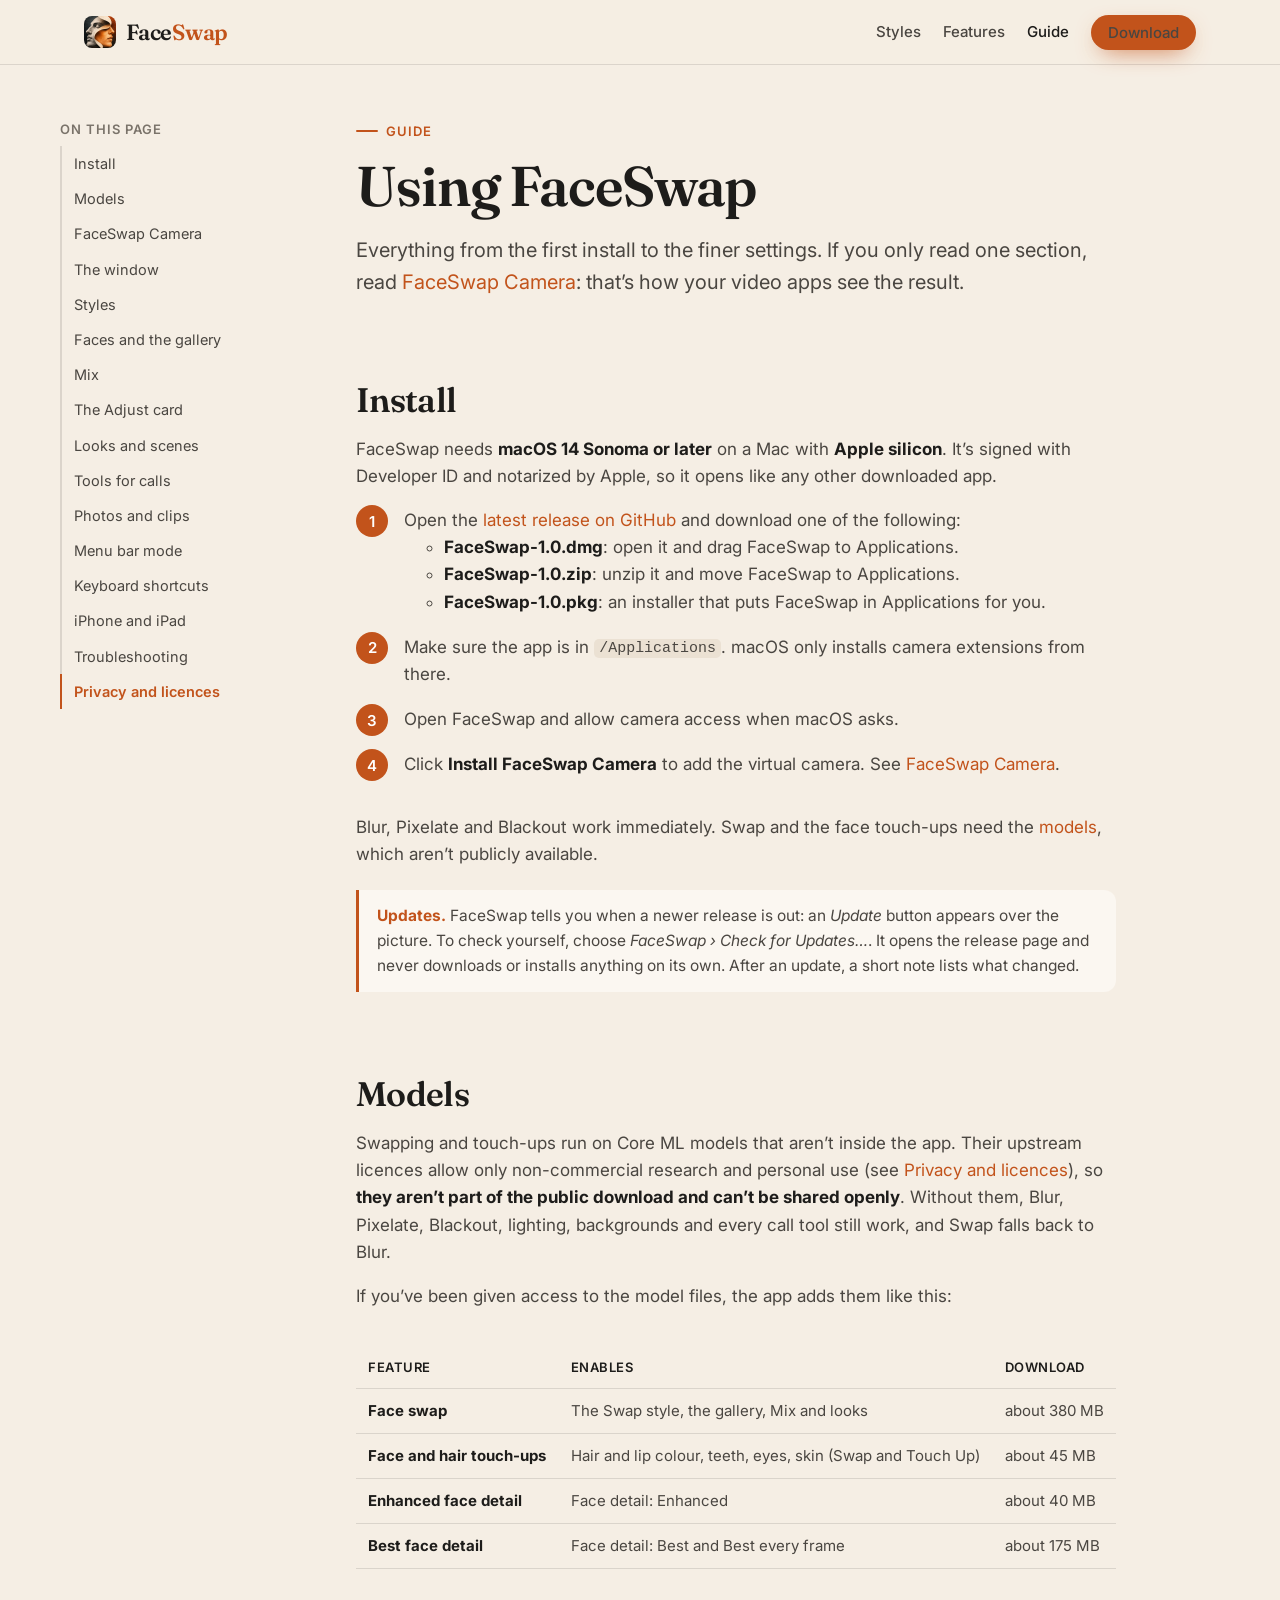
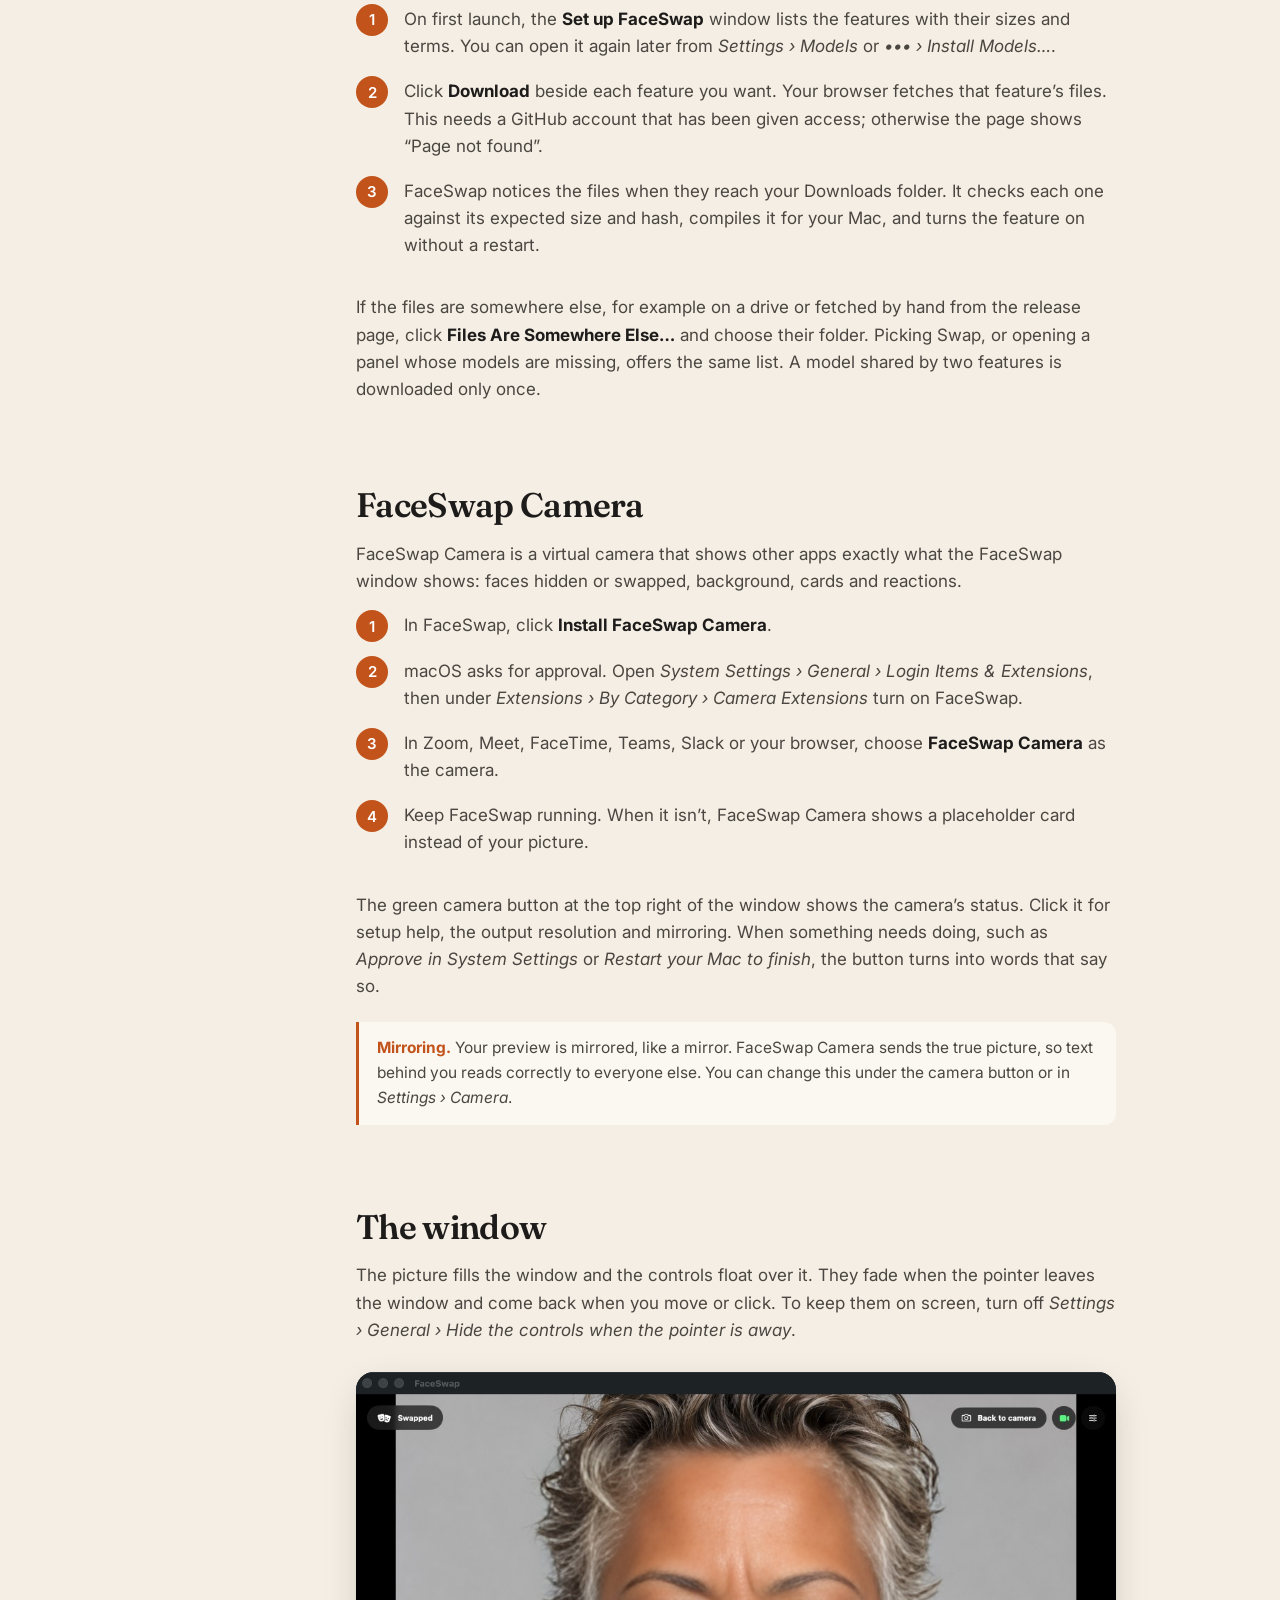
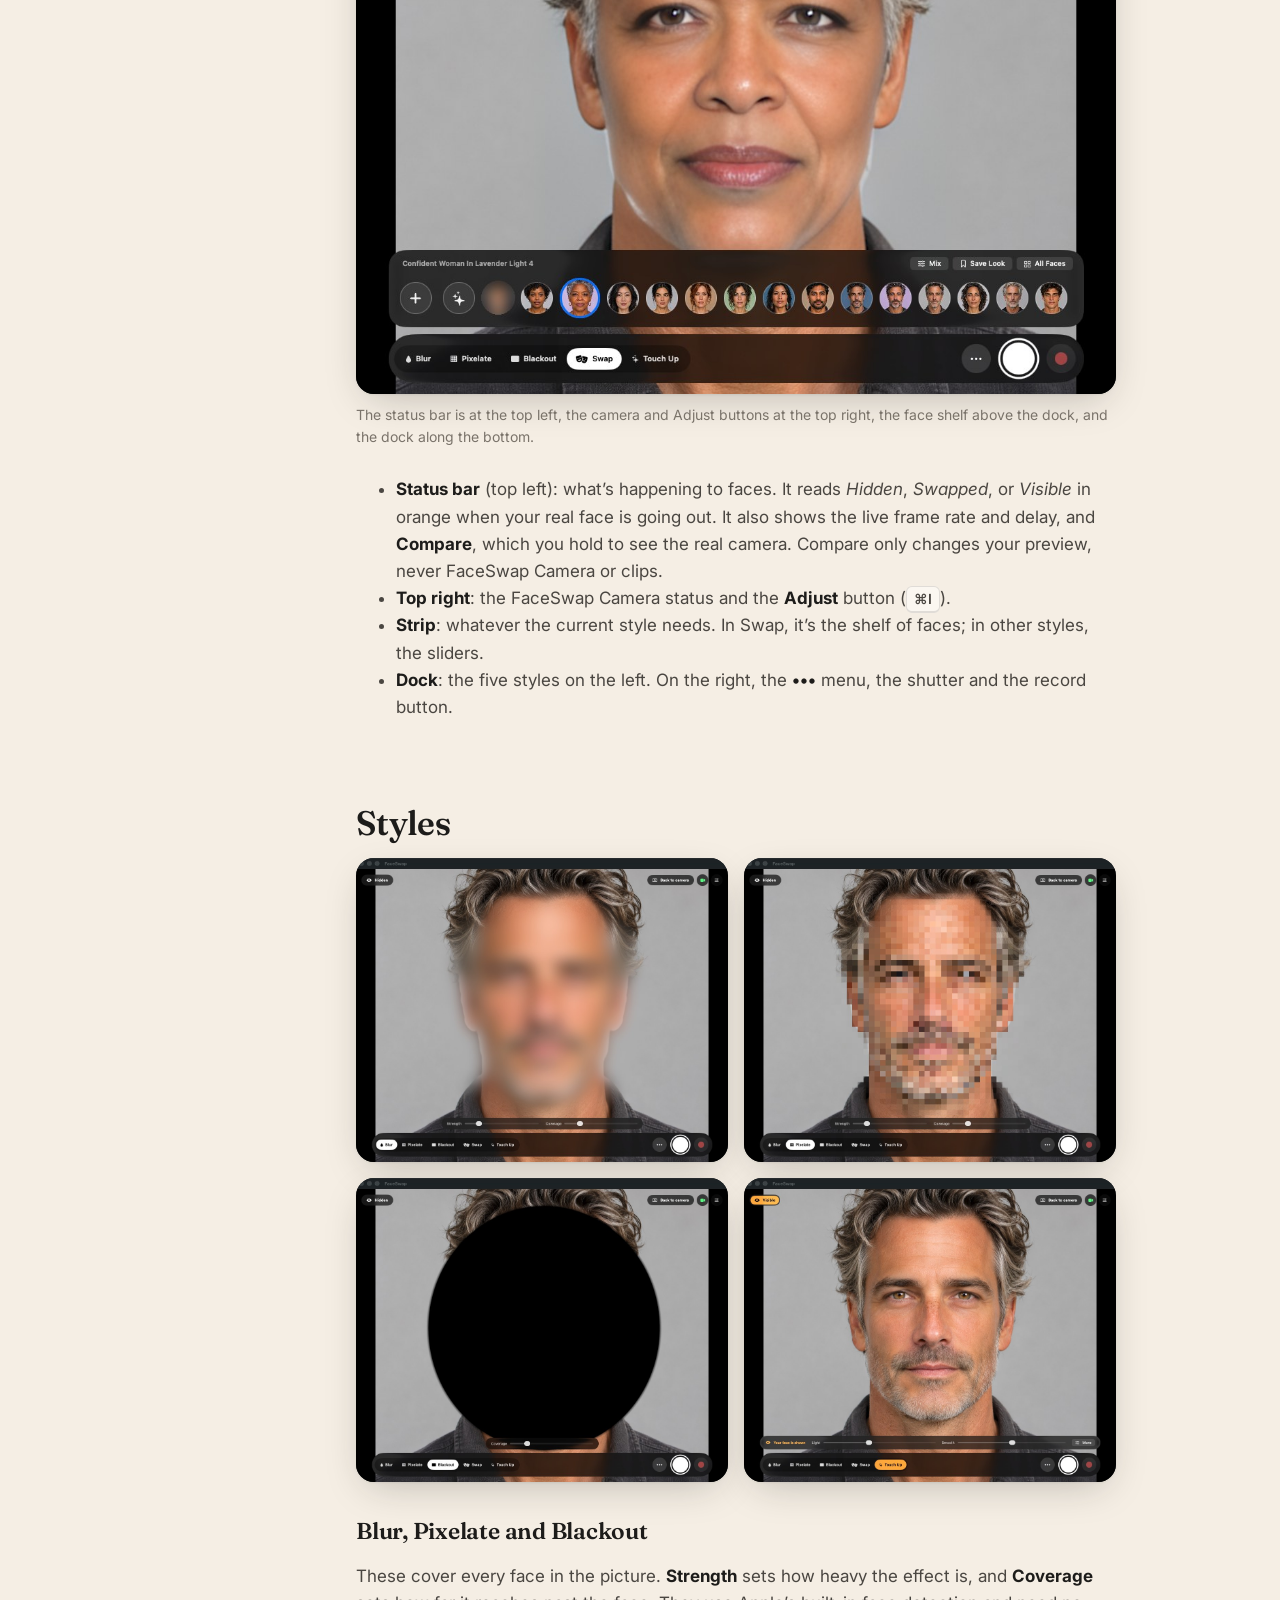
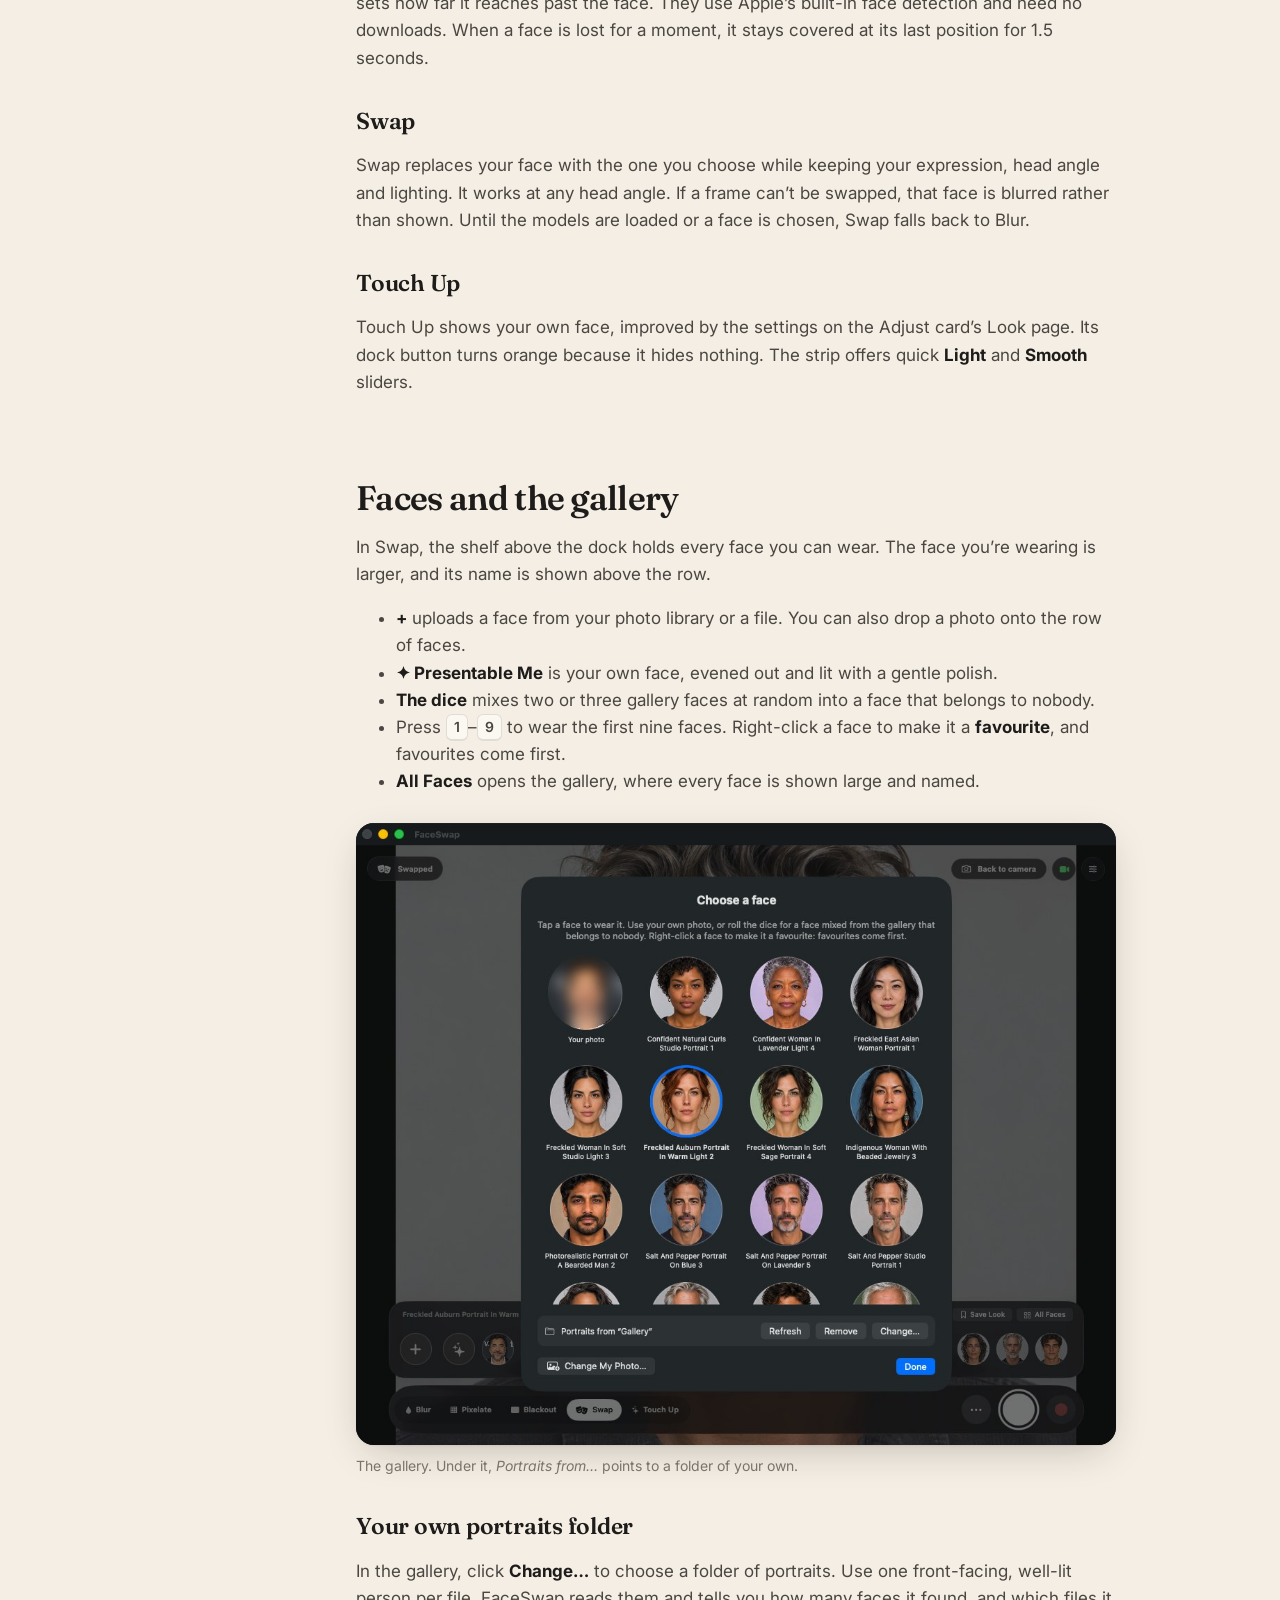
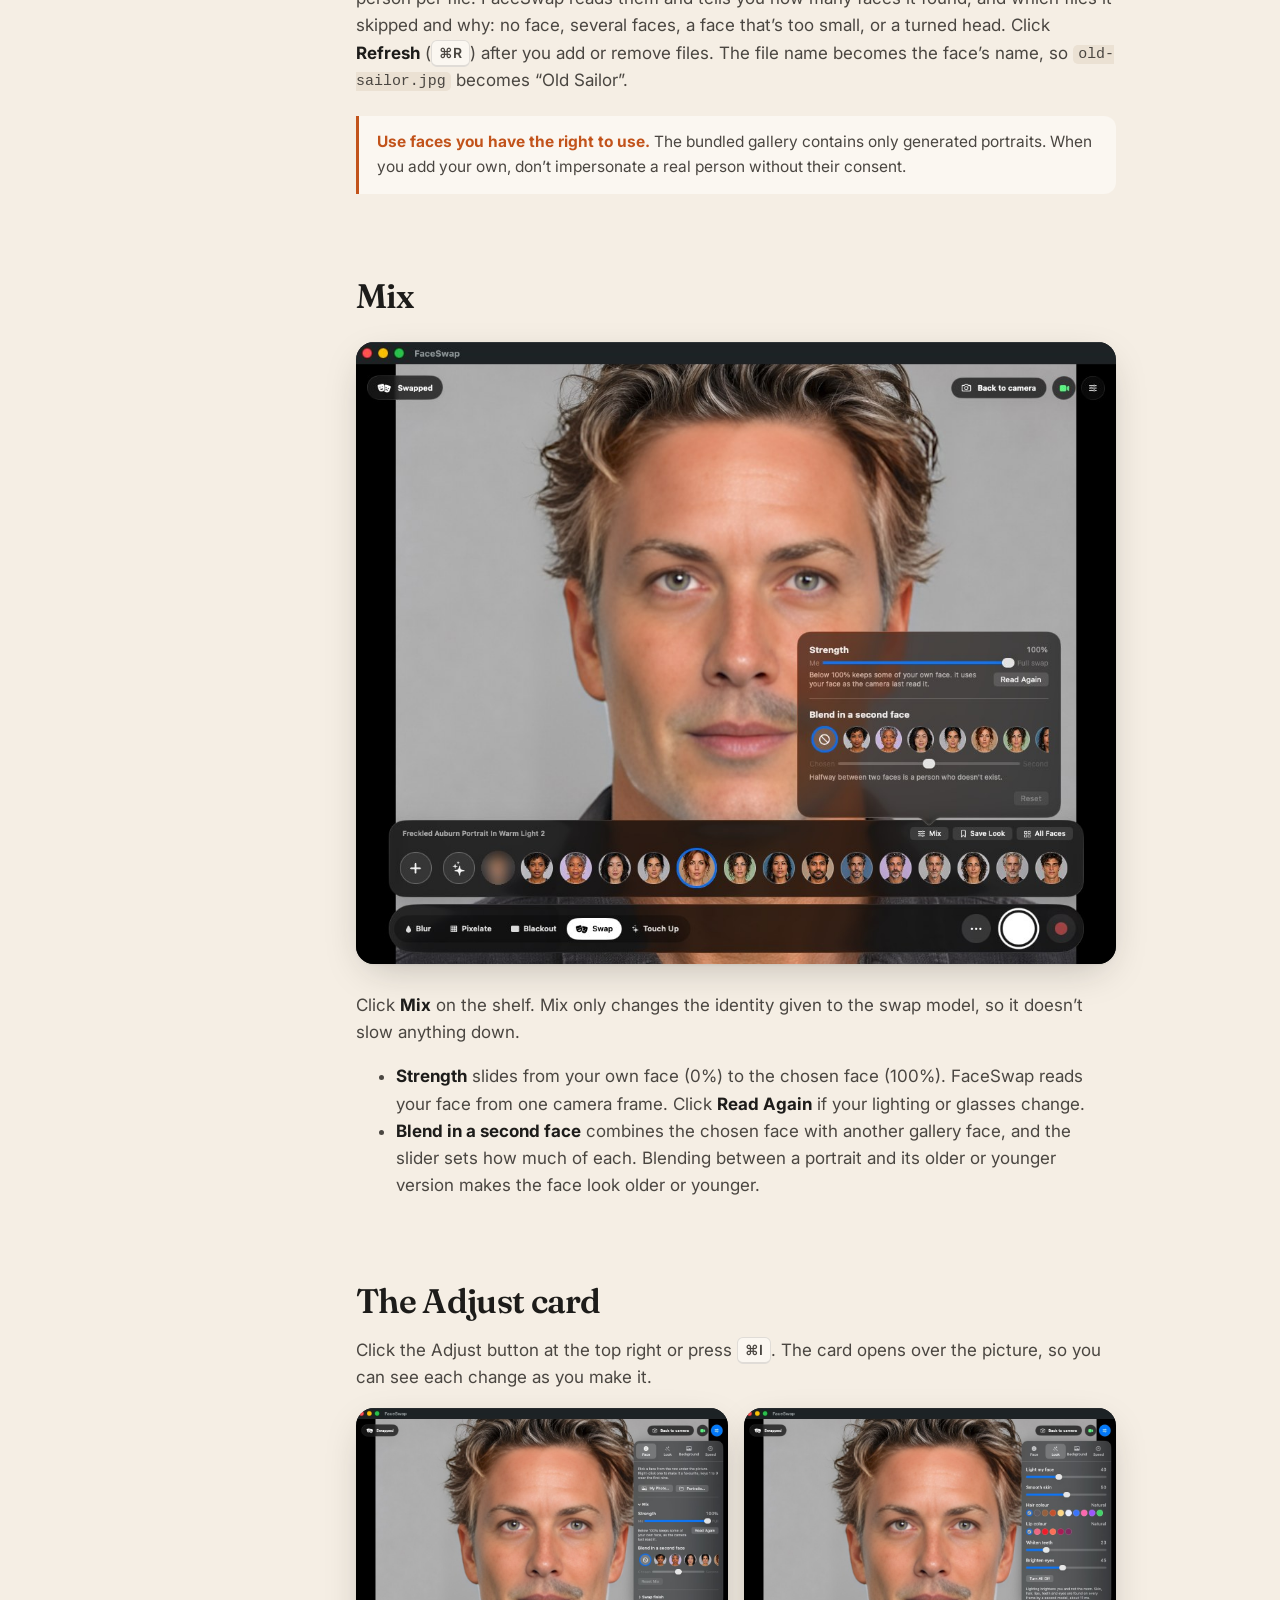
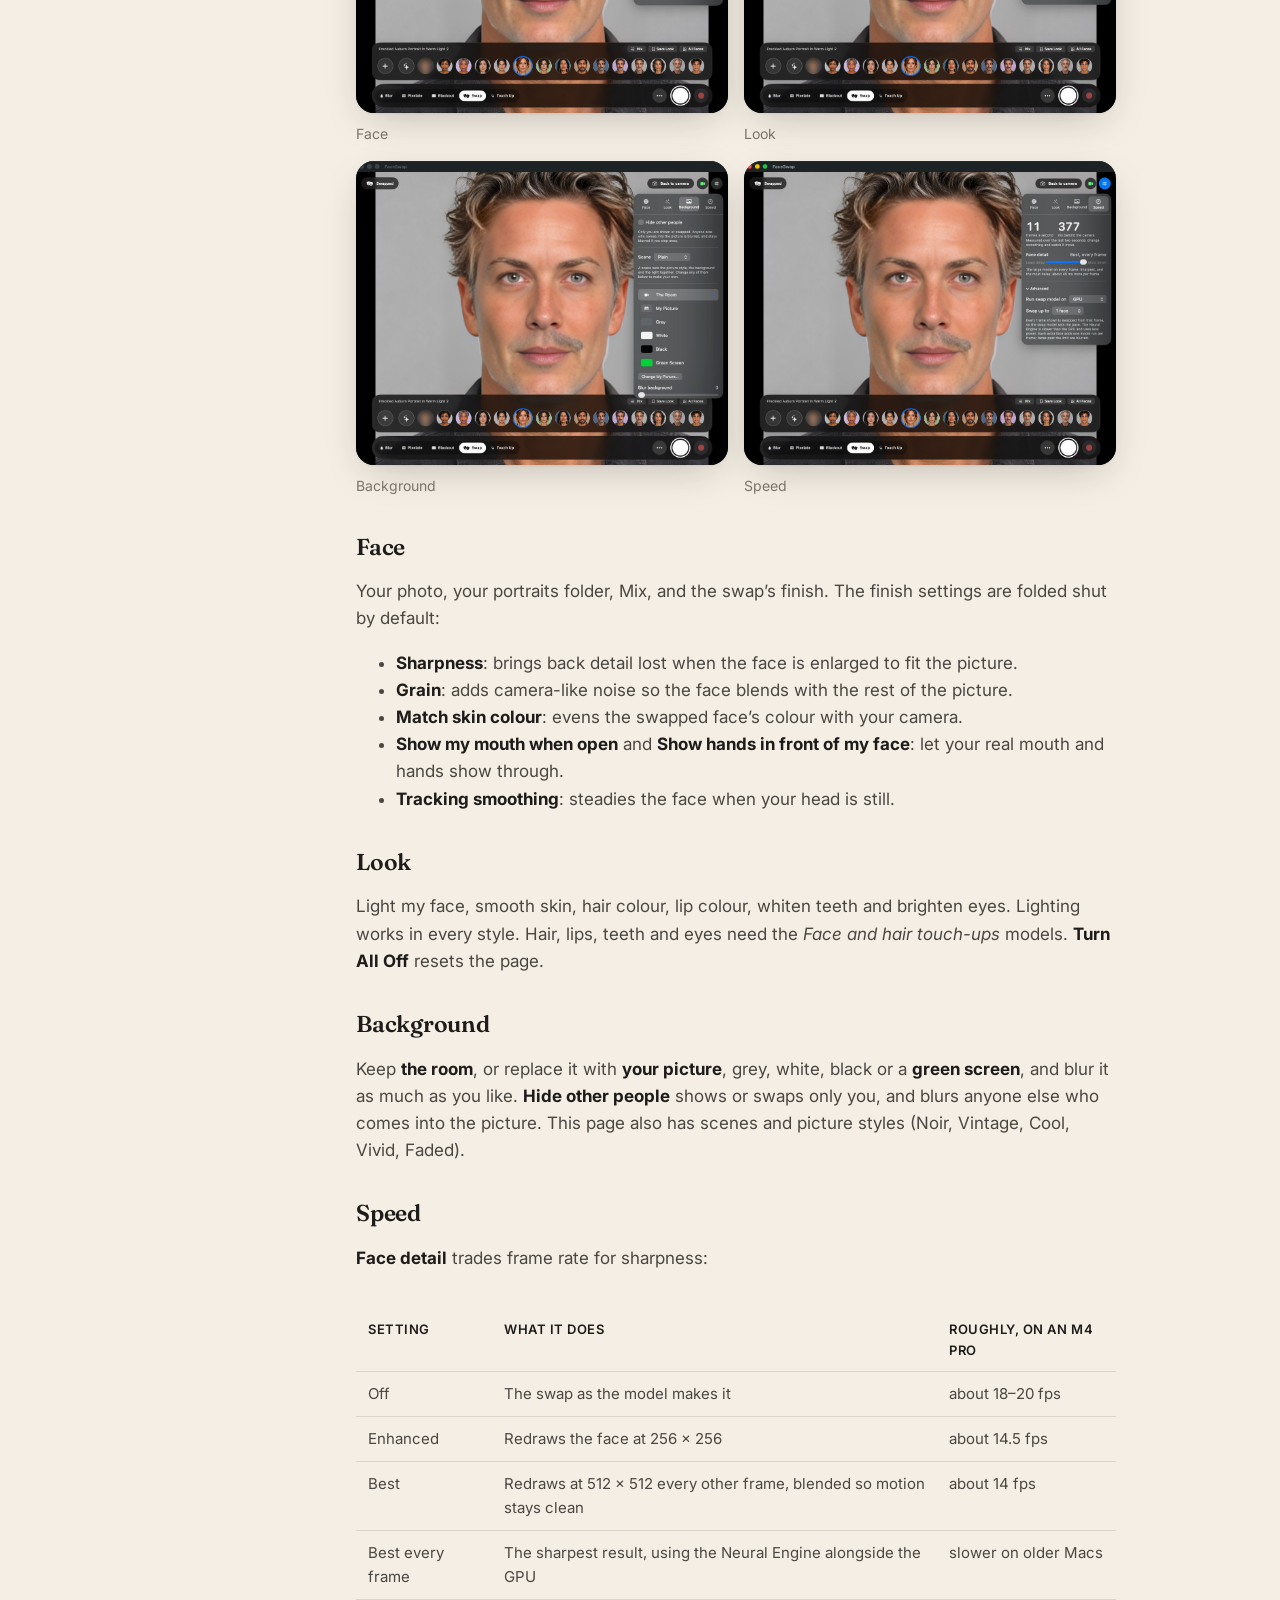
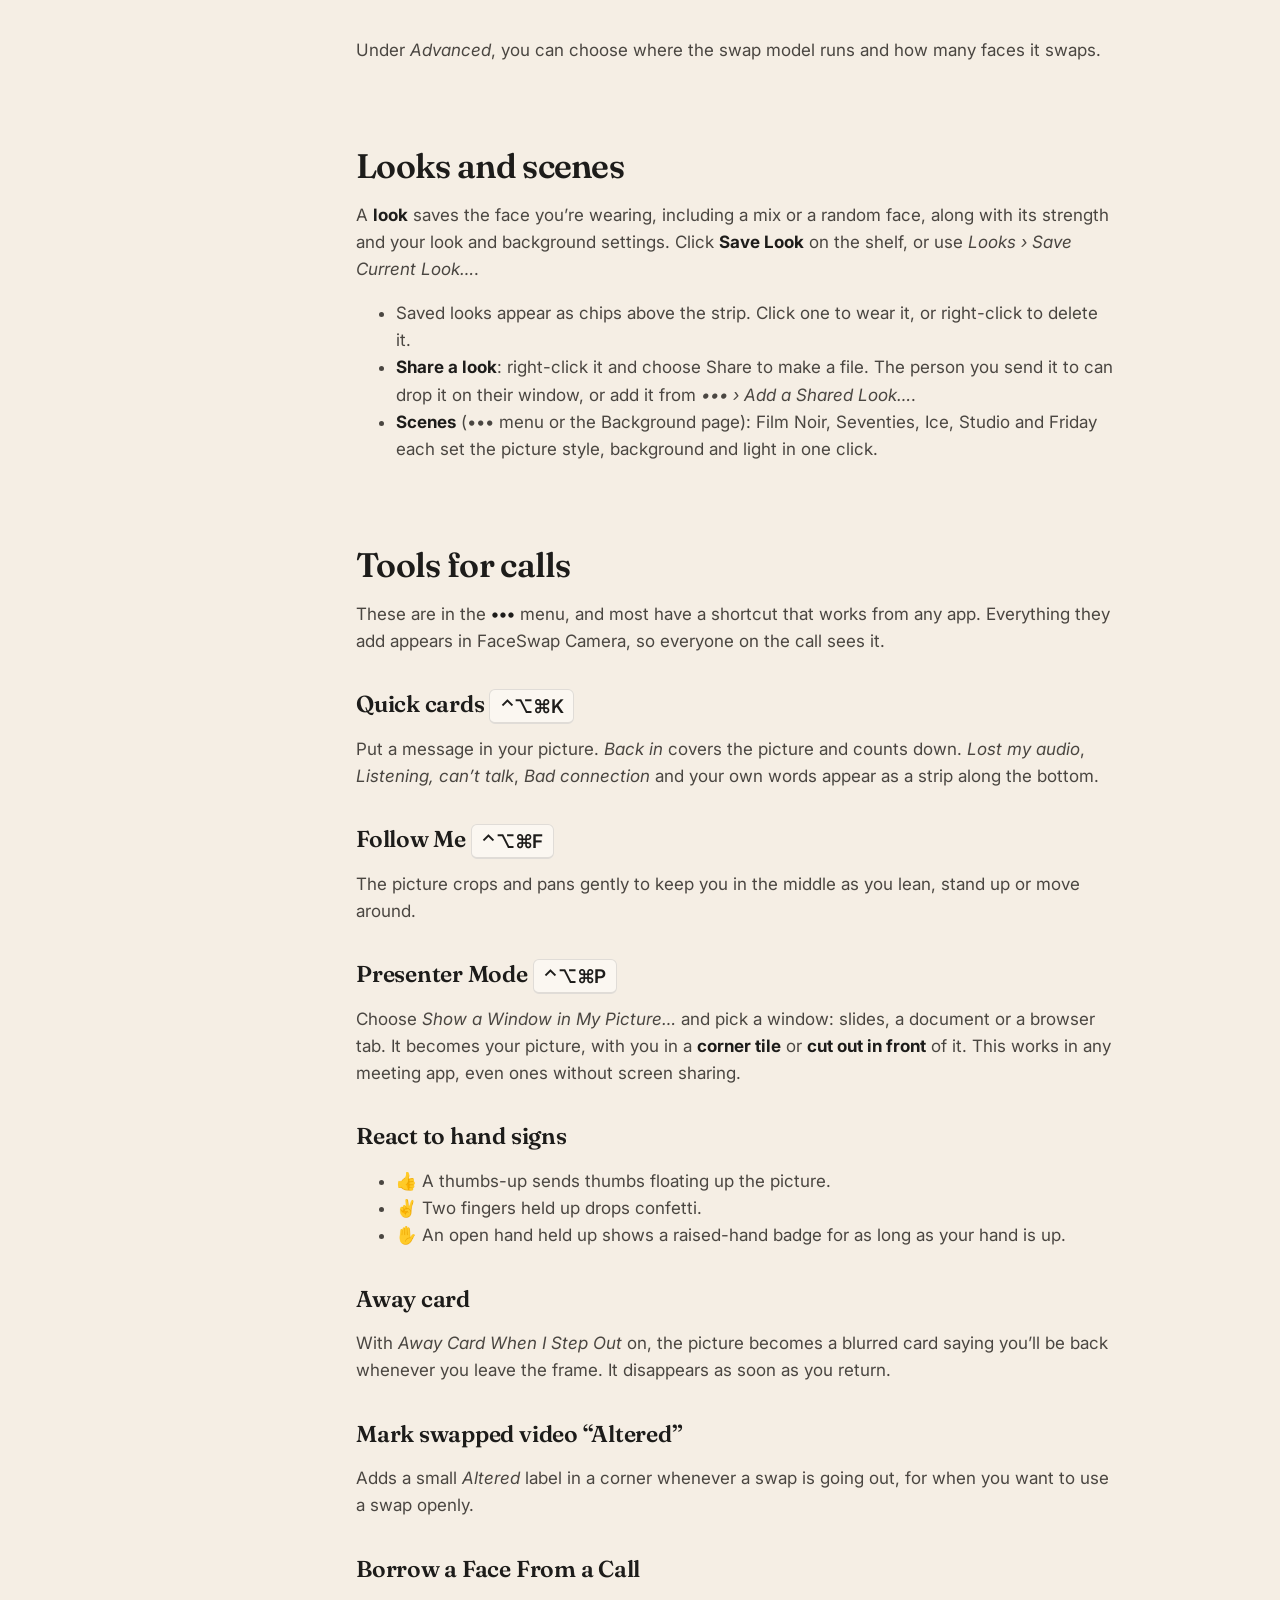
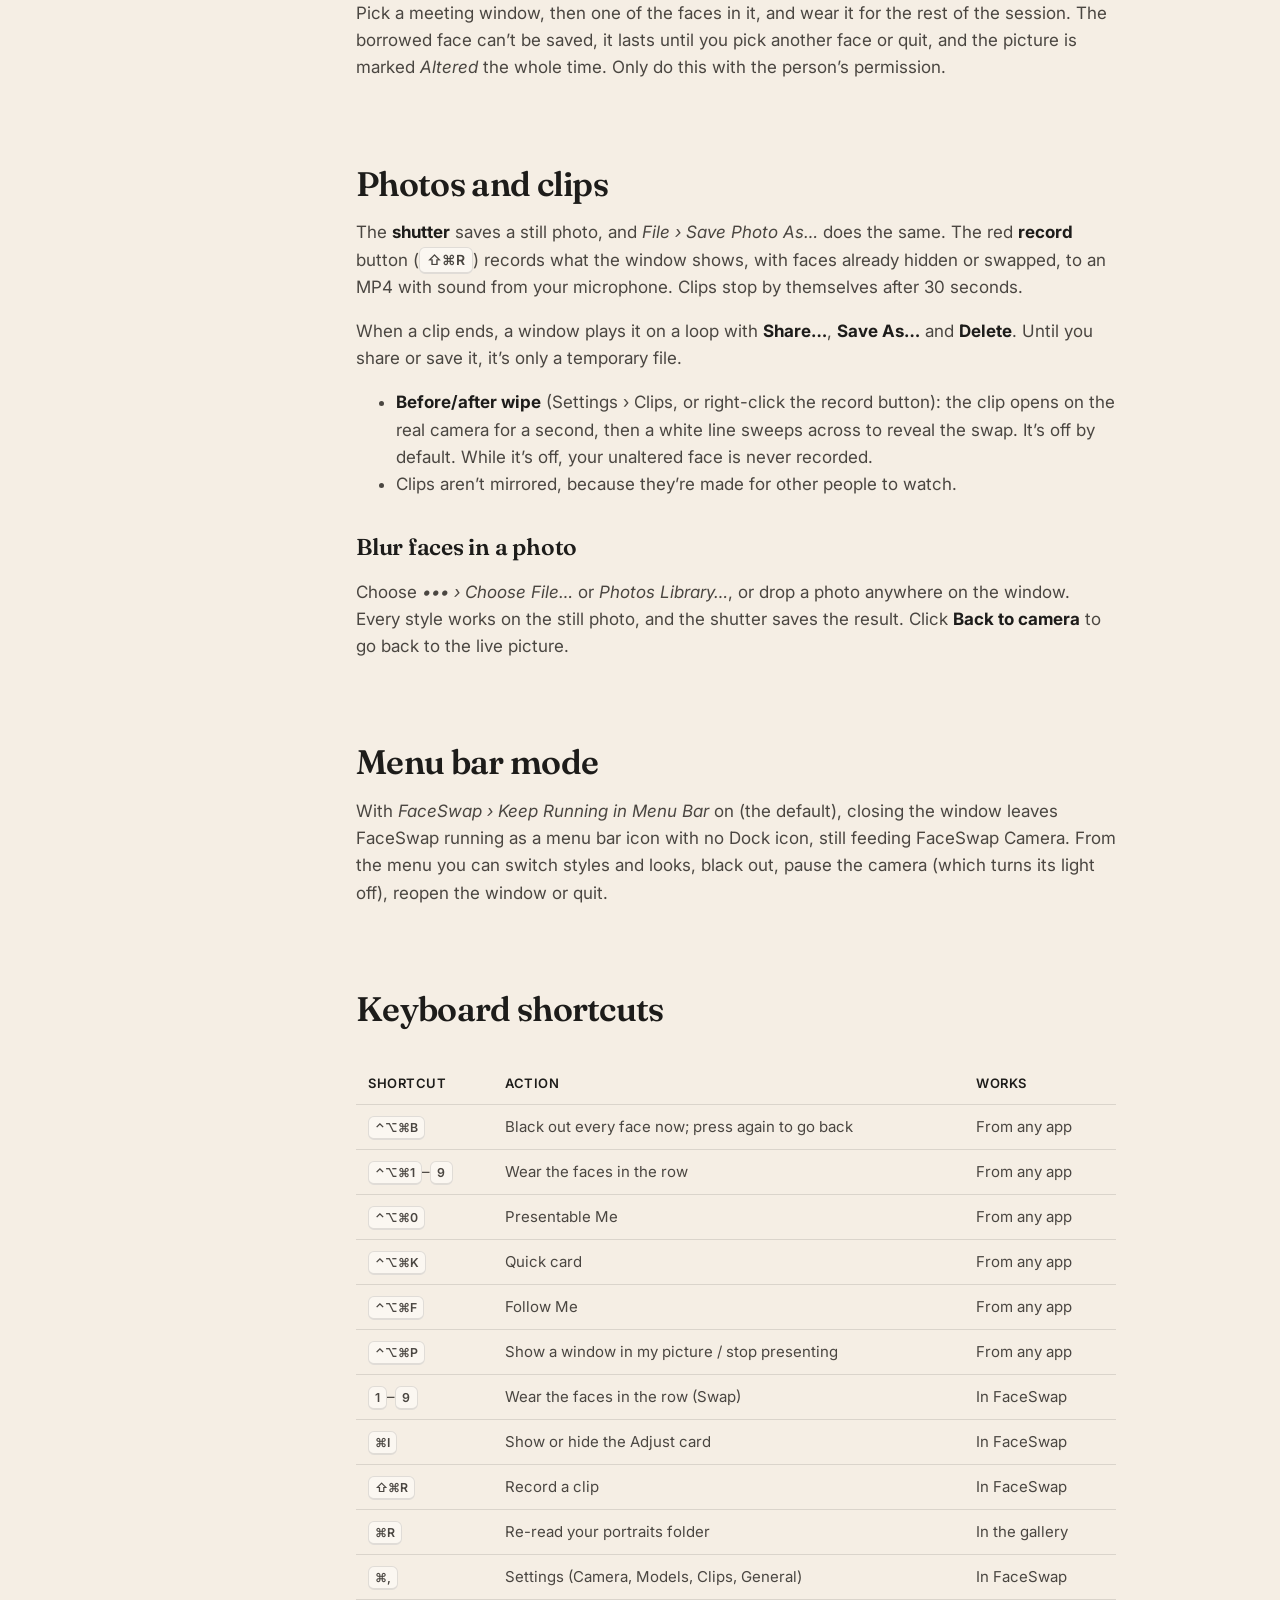
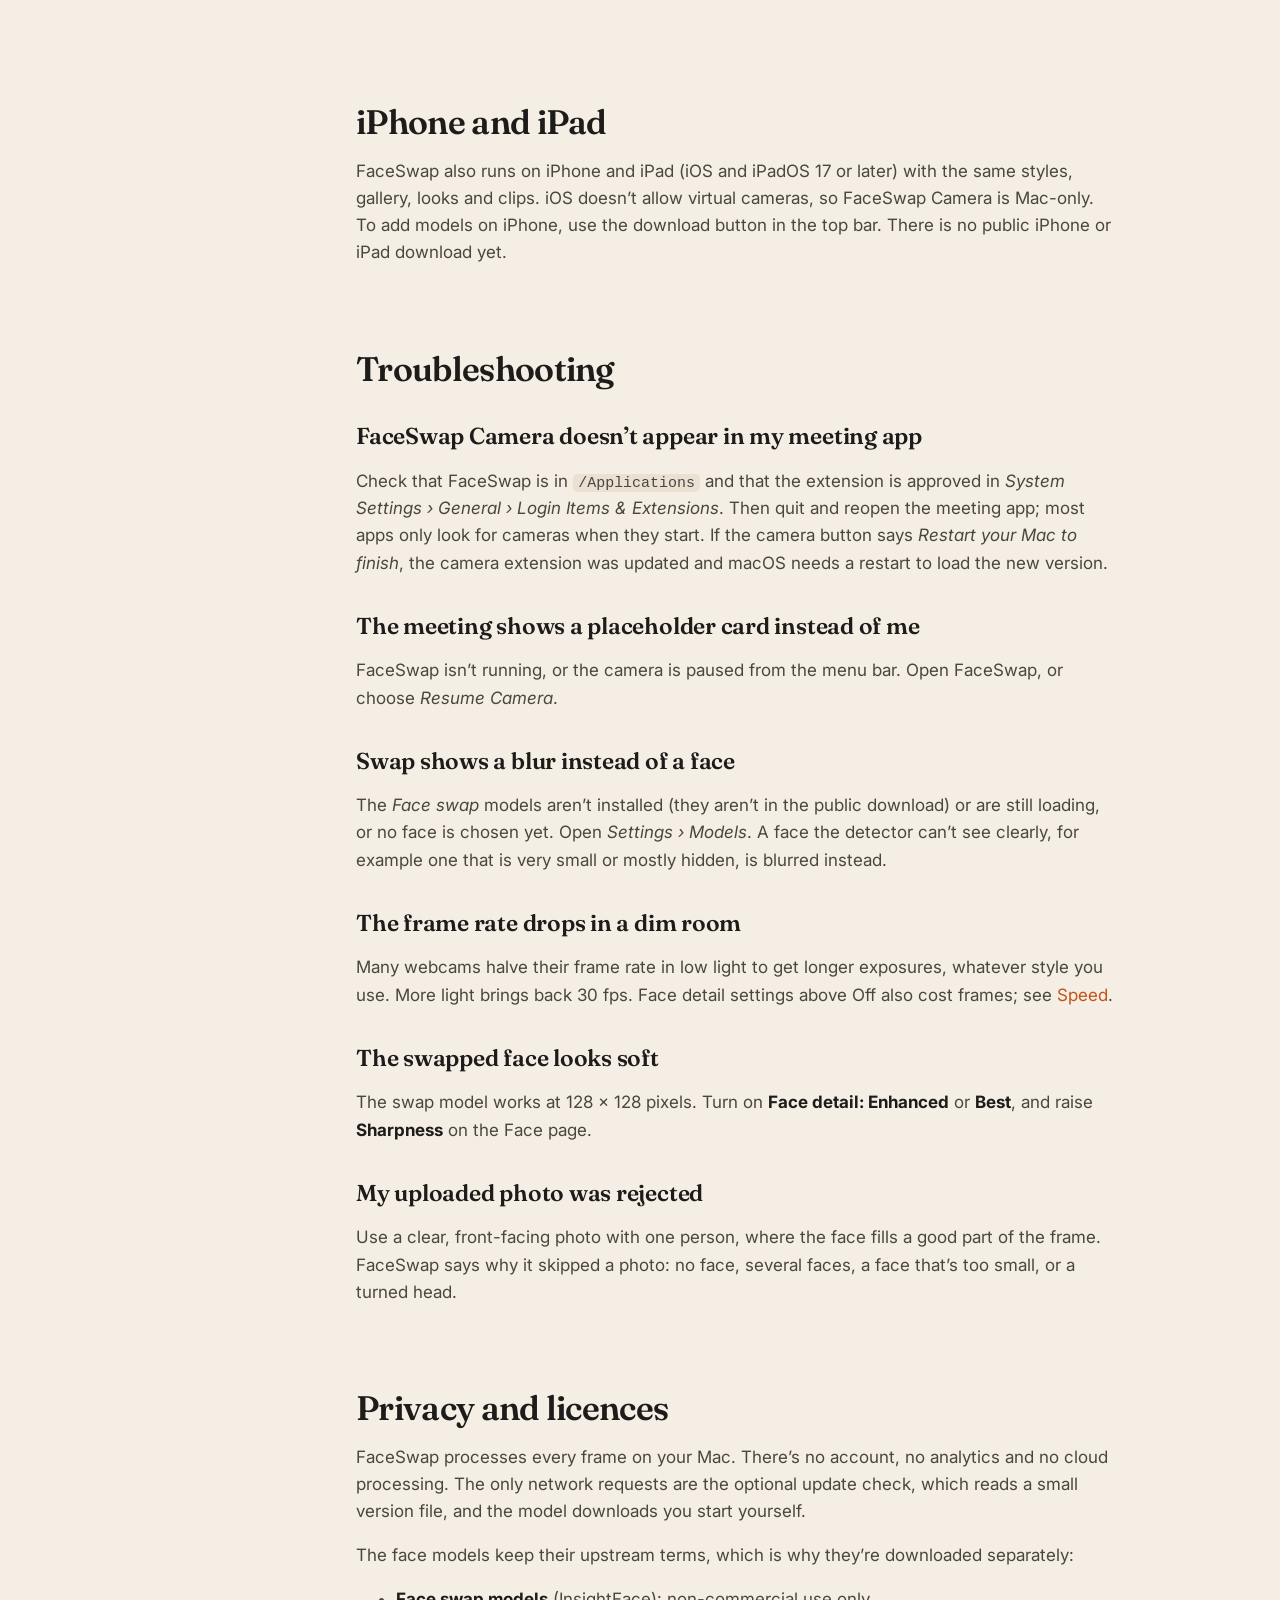
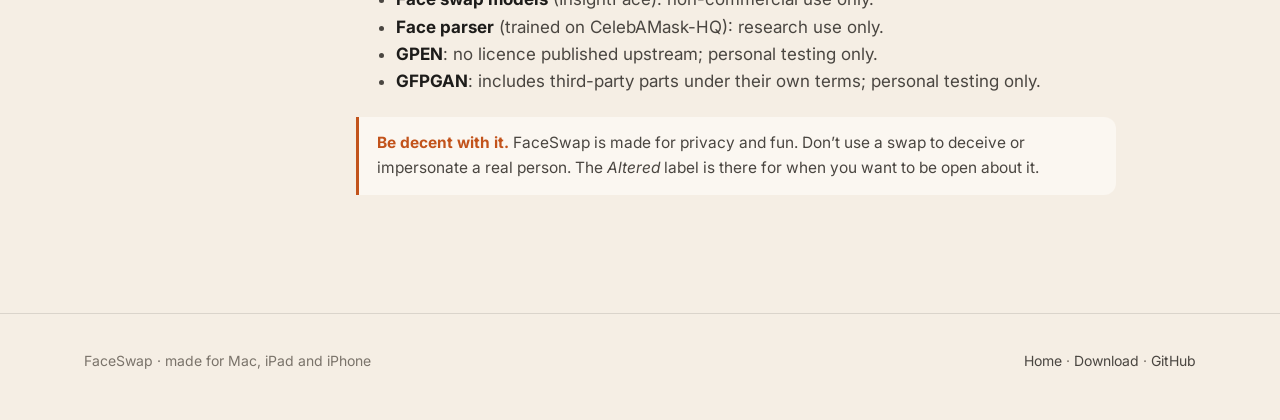
==== docs.html @ 425179ad "FaceSwap website and guide Co-Authored-By: Claude Opus 5.5 <noreply@anthropic.com>" ====
<!doctype html>
<html lang="en">
<head>
<meta charset="utf-8">
<meta name="viewport" content="width=device-width, initial-scale=1">
<title>FaceSwap Guide</title>
<meta name="description" content="How to install FaceSwap, add the face models, set up FaceSwap Camera for Zoom, Meet and FaceTime, and use every style, face and feature.">
<link rel="icon" href="img/favicon.png">
<link rel="preconnect" href="https://fonts.googleapis.com">
<link rel="preconnect" href="https://fonts.gstatic.com" crossorigin>
<link href="https://fonts.googleapis.com/css2?family=Fraunces:ital,opsz,wght@0,9..144,500;0,9..144,600;1,9..144,500&family=Inter:wght@400;500;600&display=swap" rel="stylesheet">
<link rel="stylesheet" href="style.css">
</head>
<body>

<nav class="nav">
  <div class="wrap">
    <a class="brand" href="index.html"><img src="img/icon-256.png" alt=""><span>Face<b>Swap</b></span></a>
    <div class="nav-links">
      <a class="hide-sm" href="index.html#styles">Styles</a>
      <a class="hide-sm" href="index.html#features">Features</a>
      <a href="docs.html" style="color:var(--ink)">Guide</a>
      <a class="btn btn-primary btn-sm" href="https://github.com/mrlynn/FaceSwap-app/releases/latest">Download</a>
    </div>
  </div>
</nav>

<div class="wrap docs">
  <aside class="toc">
    <details open id="toc-details">
      <summary>On this page</summary>
      <ol>
        <li><a href="#install">Install</a></li>
        <li><a href="#models">Models</a></li>
        <li><a href="#camera">FaceSwap Camera</a></li>
        <li><a href="#window">The window</a></li>
        <li><a href="#styles">Styles</a></li>
        <li><a href="#faces">Faces and the gallery</a></li>
        <li><a href="#mix">Mix</a></li>
        <li><a href="#adjust">The Adjust card</a></li>
        <li><a href="#looks">Looks and scenes</a></li>
        <li><a href="#calls">Tools for calls</a></li>
        <li><a href="#clips">Photos and clips</a></li>
        <li><a href="#menubar">Menu bar mode</a></li>
        <li><a href="#shortcuts">Keyboard shortcuts</a></li>
        <li><a href="#mobile">iPhone and iPad</a></li>
        <li><a href="#troubleshooting">Troubleshooting</a></li>
        <li><a href="#privacy">Privacy and licences</a></li>
      </ol>
    </details>
  </aside>

  <main class="doc">
    <div class="eyebrow">Guide</div>
    <h1>Using FaceSwap</h1>
    <p class="intro">Everything from the first install to the finer settings. If you only read one section, read <a href="#camera">FaceSwap Camera</a>: that’s how your video apps see the result.</p>

    <!-- Install -->
    <h2 id="install">Install</h2>
    <p>FaceSwap needs <strong>macOS 14 Sonoma or later</strong> on a Mac with <strong>Apple silicon</strong>. It’s signed with Developer ID and notarized by Apple, so it opens like any other downloaded app.</p>
    <ol class="steps">
      <li>Open the <a href="https://github.com/mrlynn/FaceSwap-app/releases/latest">latest release on GitHub</a> and download one of the following:
        <ul>
          <li><strong>FaceSwap-1.0.dmg</strong>: open it and drag FaceSwap to Applications.</li>
          <li><strong>FaceSwap-1.0.zip</strong>: unzip it and move FaceSwap to Applications.</li>
          <li><strong>FaceSwap-1.0.pkg</strong>: an installer that puts FaceSwap in Applications for you.</li>
        </ul>
      </li>
      <li>Make sure the app is in <code>/Applications</code>. macOS only installs camera extensions from there.</li>
      <li>Open FaceSwap and allow camera access when macOS asks.</li>
      <li>Click <strong>Install FaceSwap Camera</strong> to add the virtual camera. See <a href="#camera">FaceSwap Camera</a>.</li>
    </ol>
    <p>Blur, Pixelate and Blackout work immediately. Swap and the face touch-ups need the <a href="#models">models</a>, which aren’t publicly available.</p>
    <div class="note"><p><strong>Updates.</strong> FaceSwap tells you when a newer release is out: an <em>Update</em> button appears over the picture. To check yourself, choose <em>FaceSwap › Check for Updates…</em>. It opens the release page and never downloads or installs anything on its own. After an update, a short note lists what changed.</p></div>

    <!-- Models -->
    <h2 id="models">Models</h2>
    <p>Swapping and touch-ups run on Core ML models that aren’t inside the app. Their upstream licences allow only non-commercial research and personal use (see <a href="#privacy">Privacy and licences</a>), so <strong>they aren’t part of the public download and can’t be shared openly</strong>. Without them, Blur, Pixelate, Blackout, lighting, backgrounds and every call tool still work, and Swap falls back to Blur.</p>
    <p>If you’ve been given access to the model files, the app adds them like this:</p>
    <div class="table-wrap"><table>
      <thead><tr><th>Feature</th><th>Enables</th><th>Download</th></tr></thead>
      <tbody>
        <tr><td><strong>Face swap</strong></td><td>The Swap style, the gallery, Mix and looks</td><td>about 380 MB</td></tr>
        <tr><td><strong>Face and hair touch-ups</strong></td><td>Hair and lip colour, teeth, eyes, skin (Swap and Touch Up)</td><td>about 45 MB</td></tr>
        <tr><td><strong>Enhanced face detail</strong></td><td>Face detail: Enhanced</td><td>about 40 MB</td></tr>
        <tr><td><strong>Best face detail</strong></td><td>Face detail: Best and Best every frame</td><td>about 175 MB</td></tr>
      </tbody>
    </table></div>
    <ol class="steps">
      <li>On first launch, the <strong>Set up FaceSwap</strong> window lists the features with their sizes and terms. You can open it again later from <em>Settings › Models</em> or <em>••• › Install Models…</em>.</li>
      <li>Click <strong>Download</strong> beside each feature you want. Your browser fetches that feature’s files. This needs a GitHub account that has been given access; otherwise the page shows “Page not found”.</li>
      <li>FaceSwap notices the files when they reach your Downloads folder. It checks each one against its expected size and hash, compiles it for your Mac, and turns the feature on without a restart.</li>
    </ol>
    <p>If the files are somewhere else, for example on a drive or fetched by hand from the release page, click <strong>Files Are Somewhere Else…</strong> and choose their folder. Picking Swap, or opening a panel whose models are missing, offers the same list. A model shared by two features is downloaded only once.</p>

    <!-- Camera -->
    <h2 id="camera">FaceSwap Camera</h2>
    <p>FaceSwap Camera is a virtual camera that shows other apps exactly what the FaceSwap window shows: faces hidden or swapped, background, cards and reactions.</p>
    <ol class="steps">
      <li>In FaceSwap, click <strong>Install FaceSwap Camera</strong>.</li>
      <li>macOS asks for approval. Open <em>System Settings › General › Login Items &amp; Extensions</em>, then under <em>Extensions › By Category › Camera Extensions</em> turn on FaceSwap.</li>
      <li>In Zoom, Meet, FaceTime, Teams, Slack or your browser, choose <strong>FaceSwap Camera</strong> as the camera.</li>
      <li>Keep FaceSwap running. When it isn’t, FaceSwap Camera shows a placeholder card instead of your picture.</li>
    </ol>
    <p>The green camera button at the top right of the window shows the camera’s status. Click it for setup help, the output resolution and mirroring. When something needs doing, such as <em>Approve in System Settings</em> or <em>Restart your Mac to finish</em>, the button turns into words that say so.</p>
    <div class="note"><p><strong>Mirroring.</strong> Your preview is mirrored, like a mirror. FaceSwap Camera sends the true picture, so text behind you reads correctly to everyone else. You can change this under the camera button or in <em>Settings › Camera</em>.</p></div>

    <!-- Window -->
    <h2 id="window">The window</h2>
    <p>The picture fills the window and the controls float over it. They fade when the pointer leaves the window and come back when you move or click. To keep them on screen, turn off <em>Settings › General › Hide the controls when the pointer is away</em>.</p>
    <figure>
      <div class="shot"><img src="img/swap-lavender.jpg" alt="The FaceSwap window in Swap mode, with the status bar, the face shelf and the dock" loading="lazy" width="1093" height="894"></div>
      <figcaption>The status bar is at the top left, the camera and Adjust buttons at the top right, the face shelf above the dock, and the dock along the bottom.</figcaption>
    </figure>
    <ul>
      <li><strong>Status bar</strong> (top left): what’s happening to faces. It reads <em>Hidden</em>, <em>Swapped</em>, or <em>Visible</em> in orange when your real face is going out. It also shows the live frame rate and delay, and <strong>Compare</strong>, which you hold to see the real camera. Compare only changes your preview, never FaceSwap Camera or clips.</li>
      <li><strong>Top right</strong>: the FaceSwap Camera status and the <strong>Adjust</strong> button (<kbd>⌘I</kbd>).</li>
      <li><strong>Strip</strong>: whatever the current style needs. In Swap, it’s the shelf of faces; in other styles, the sliders.</li>
      <li><strong>Dock</strong>: the five styles on the left. On the right, the <strong>•••</strong> menu, the shutter and the record button.</li>
    </ul>

    <!-- Styles -->
    <h2 id="styles">Styles</h2>
    <div class="two-shots">
      <div class="shot"><img src="img/style-blur.jpg" alt="Blur style" loading="lazy" width="1093" height="894"></div>
      <div class="shot"><img src="img/style-pixelate.jpg" alt="Pixelate style" loading="lazy" width="1093" height="894"></div>
      <div class="shot"><img src="img/style-blackout.jpg" alt="Blackout style" loading="lazy" width="1093" height="894"></div>
      <div class="shot"><img src="img/style-touchup.jpg" alt="Touch Up style" loading="lazy" width="1093" height="894"></div>
    </div>
    <h3>Blur, Pixelate and Blackout</h3>
    <p>These cover every face in the picture. <strong>Strength</strong> sets how heavy the effect is, and <strong>Coverage</strong> sets how far it reaches past the face. They use Apple’s built-in face detection and need no downloads. When a face is lost for a moment, it stays covered at its last position for 1.5 seconds.</p>
    <h3>Swap</h3>
    <p>Swap replaces your face with the one you choose while keeping your expression, head angle and lighting. It works at any head angle. If a frame can’t be swapped, that face is blurred rather than shown. Until the models are loaded or a face is chosen, Swap falls back to Blur.</p>
    <h3>Touch Up</h3>
    <p>Touch Up shows your own face, improved by the settings on the Adjust card’s Look page. Its dock button turns orange because it hides nothing. The strip offers quick <strong>Light</strong> and <strong>Smooth</strong> sliders.</p>

    <!-- Faces -->
    <h2 id="faces">Faces and the gallery</h2>
    <p>In Swap, the shelf above the dock holds every face you can wear. The face you’re wearing is larger, and its name is shown above the row.</p>
    <ul>
      <li><strong>+</strong> uploads a face from your photo library or a file. You can also drop a photo onto the row of faces.</li>
      <li><strong>✦ Presentable Me</strong> is your own face, evened out and lit with a gentle polish.</li>
      <li><strong>The dice</strong> mixes two or three gallery faces at random into a face that belongs to nobody.</li>
      <li>Press <kbd>1</kbd>–<kbd>9</kbd> to wear the first nine faces. Right-click a face to make it a <strong>favourite</strong>, and favourites come first.</li>
      <li><strong>All Faces</strong> opens the gallery, where every face is shown large and named.</li>
    </ul>
    <figure>
      <div class="shot"><img src="img/gallery.jpg" alt="The Choose a face gallery with a grid of named portraits" loading="lazy" width="1093" height="894"></div>
      <figcaption>The gallery. Under it, <em>Portraits from…</em> points to a folder of your own.</figcaption>
    </figure>
    <h3>Your own portraits folder</h3>
    <p>In the gallery, click <strong>Change…</strong> to choose a folder of portraits. Use one front-facing, well-lit person per file. FaceSwap reads them and tells you how many faces it found, and which files it skipped and why: no face, several faces, a face that’s too small, or a turned head. Click <strong>Refresh</strong> (<kbd>⌘R</kbd>) after you add or remove files. The file name becomes the face’s name, so <code>old-sailor.jpg</code> becomes “Old Sailor”.</p>
    <div class="note"><p><strong>Use faces you have the right to use.</strong> The bundled gallery contains only generated portraits. When you add your own, don’t impersonate a real person without their consent.</p></div>

    <!-- Mix -->
    <h2 id="mix">Mix</h2>
    <figure>
      <div class="shot"><img src="img/mix.jpg" alt="The Mix panel with a Strength slider and a row of faces to blend in" loading="lazy" width="1093" height="894"></div>
    </figure>
    <p>Click <strong>Mix</strong> on the shelf. Mix only changes the identity given to the swap model, so it doesn’t slow anything down.</p>
    <ul>
      <li><strong>Strength</strong> slides from your own face (0%) to the chosen face (100%). FaceSwap reads your face from one camera frame. Click <strong>Read Again</strong> if your lighting or glasses change.</li>
      <li><strong>Blend in a second face</strong> combines the chosen face with another gallery face, and the slider sets how much of each. Blending between a portrait and its older or younger version makes the face look older or younger.</li>
    </ul>

    <!-- Adjust -->
    <h2 id="adjust">The Adjust card</h2>
    <p>Click the Adjust button at the top right or press <kbd>⌘I</kbd>. The card opens over the picture, so you can see each change as you make it.</p>
    <div class="two-shots">
      <figure style="margin:0"><div class="shot"><img src="img/adjust-face.jpg" alt="Adjust card, Face page" loading="lazy" width="1093" height="894"></div><figcaption>Face</figcaption></figure>
      <figure style="margin:0"><div class="shot"><img src="img/adjust-look.jpg" alt="Adjust card, Look page" loading="lazy" width="1093" height="894"></div><figcaption>Look</figcaption></figure>
      <figure style="margin:0"><div class="shot"><img src="img/adjust-background.jpg" alt="Adjust card, Background page" loading="lazy" width="1093" height="894"></div><figcaption>Background</figcaption></figure>
      <figure style="margin:0"><div class="shot"><img src="img/adjust-speed.jpg" alt="Adjust card, Speed page" loading="lazy" width="1093" height="894"></div><figcaption>Speed</figcaption></figure>
    </div>
    <h3>Face</h3>
    <p>Your photo, your portraits folder, Mix, and the swap’s finish. The finish settings are folded shut by default:</p>
    <ul>
      <li><strong>Sharpness</strong>: brings back detail lost when the face is enlarged to fit the picture.</li>
      <li><strong>Grain</strong>: adds camera-like noise so the face blends with the rest of the picture.</li>
      <li><strong>Match skin colour</strong>: evens the swapped face’s colour with your camera.</li>
      <li><strong>Show my mouth when open</strong> and <strong>Show hands in front of my face</strong>: let your real mouth and hands show through.</li>
      <li><strong>Tracking smoothing</strong>: steadies the face when your head is still.</li>
    </ul>
    <h3>Look</h3>
    <p>Light my face, smooth skin, hair colour, lip colour, whiten teeth and brighten eyes. Lighting works in every style. Hair, lips, teeth and eyes need the <em>Face and hair touch-ups</em> models. <strong>Turn All Off</strong> resets the page.</p>
    <h3>Background</h3>
    <p>Keep <strong>the room</strong>, or replace it with <strong>your picture</strong>, grey, white, black or a <strong>green screen</strong>, and blur it as much as you like. <strong>Hide other people</strong> shows or swaps only you, and blurs anyone else who comes into the picture. This page also has scenes and picture styles (Noir, Vintage, Cool, Vivid, Faded).</p>
    <h3>Speed</h3>
    <p><strong>Face detail</strong> trades frame rate for sharpness:</p>
    <div class="table-wrap"><table>
      <thead><tr><th>Setting</th><th>What it does</th><th>Roughly, on an M4 Pro</th></tr></thead>
      <tbody>
        <tr><td>Off</td><td>The swap as the model makes it</td><td>about 18–20 fps</td></tr>
        <tr><td>Enhanced</td><td>Redraws the face at 256 × 256</td><td>about 14.5 fps</td></tr>
        <tr><td>Best</td><td>Redraws at 512 × 512 every other frame, blended so motion stays clean</td><td>about 14 fps</td></tr>
        <tr><td>Best every frame</td><td>The sharpest result, using the Neural Engine alongside the GPU</td><td>slower on older Macs</td></tr>
      </tbody>
    </table></div>
    <p>Under <em>Advanced</em>, you can choose where the swap model runs and how many faces it swaps.</p>

    <!-- Looks -->
    <h2 id="looks">Looks and scenes</h2>
    <p>A <strong>look</strong> saves the face you’re wearing, including a mix or a random face, along with its strength and your look and background settings. Click <strong>Save Look</strong> on the shelf, or use <em>Looks › Save Current Look…</em>.</p>
    <ul>
      <li>Saved looks appear as chips above the strip. Click one to wear it, or right-click to delete it.</li>
      <li><strong>Share a look</strong>: right-click it and choose Share to make a file. The person you send it to can drop it on their window, or add it from <em>••• › Add a Shared Look…</em>.</li>
      <li><strong>Scenes</strong> (••• menu or the Background page): Film Noir, Seventies, Ice, Studio and Friday each set the picture style, background and light in one click.</li>
    </ul>

    <!-- Calls -->
    <h2 id="calls">Tools for calls</h2>
    <p>These are in the <strong>•••</strong> menu, and most have a shortcut that works from any app. Everything they add appears in FaceSwap Camera, so everyone on the call sees it.</p>
    <h3>Quick cards <kbd>⌃⌥⌘K</kbd></h3>
    <p>Put a message in your picture. <em>Back in</em> covers the picture and counts down. <em>Lost my audio</em>, <em>Listening, can’t talk</em>, <em>Bad connection</em> and your own words appear as a strip along the bottom.</p>
    <h3>Follow Me <kbd>⌃⌥⌘F</kbd></h3>
    <p>The picture crops and pans gently to keep you in the middle as you lean, stand up or move around.</p>
    <h3>Presenter Mode <kbd>⌃⌥⌘P</kbd></h3>
    <p>Choose <em>Show a Window in My Picture…</em> and pick a window: slides, a document or a browser tab. It becomes your picture, with you in a <strong>corner tile</strong> or <strong>cut out in front</strong> of it. This works in any meeting app, even ones without screen sharing.</p>
    <h3>React to hand signs</h3>
    <ul>
      <li>👍 A thumbs-up sends thumbs floating up the picture.</li>
      <li>✌️ Two fingers held up drops confetti.</li>
      <li>✋ An open hand held up shows a raised-hand badge for as long as your hand is up.</li>
    </ul>
    <h3>Away card</h3>
    <p>With <em>Away Card When I Step Out</em> on, the picture becomes a blurred card saying you’ll be back whenever you leave the frame. It disappears as soon as you return.</p>
    <h3>Mark swapped video “Altered”</h3>
    <p>Adds a small <em>Altered</em> label in a corner whenever a swap is going out, for when you want to use a swap openly.</p>
    <h3>Borrow a Face From a Call</h3>
    <p>Pick a meeting window, then one of the faces in it, and wear it for the rest of the session. The borrowed face can’t be saved, it lasts until you pick another face or quit, and the picture is marked <em>Altered</em> the whole time. Only do this with the person’s permission.</p>

    <!-- Clips -->
    <h2 id="clips">Photos and clips</h2>
    <p>The <strong>shutter</strong> saves a still photo, and <em>File › Save Photo As…</em> does the same. The red <strong>record</strong> button (<kbd>⇧⌘R</kbd>) records what the window shows, with faces already hidden or swapped, to an MP4 with sound from your microphone. Clips stop by themselves after 30 seconds.</p>
    <p>When a clip ends, a window plays it on a loop with <strong>Share…</strong>, <strong>Save As…</strong> and <strong>Delete</strong>. Until you share or save it, it’s only a temporary file.</p>
    <ul>
      <li><strong>Before/after wipe</strong> (Settings › Clips, or right-click the record button): the clip opens on the real camera for a second, then a white line sweeps across to reveal the swap. It’s off by default. While it’s off, your unaltered face is never recorded.</li>
      <li>Clips aren’t mirrored, because they’re made for other people to watch.</li>
    </ul>
    <h3>Blur faces in a photo</h3>
    <p>Choose <em>••• › Choose File…</em> or <em>Photos Library…</em>, or drop a photo anywhere on the window. Every style works on the still photo, and the shutter saves the result. Click <strong>Back to camera</strong> to go back to the live picture.</p>

    <!-- Menu bar -->
    <h2 id="menubar">Menu bar mode</h2>
    <p>With <em>FaceSwap › Keep Running in Menu Bar</em> on (the default), closing the window leaves FaceSwap running as a menu bar icon with no Dock icon, still feeding FaceSwap Camera. From the menu you can switch styles and looks, black out, pause the camera (which turns its light off), reopen the window or quit.</p>

    <!-- Shortcuts -->
    <h2 id="shortcuts">Keyboard shortcuts</h2>
    <div class="table-wrap"><table>
      <thead><tr><th>Shortcut</th><th>Action</th><th>Works</th></tr></thead>
      <tbody>
        <tr><td><kbd>⌃⌥⌘B</kbd></td><td>Black out every face now; press again to go back</td><td>From any app</td></tr>
        <tr><td><kbd>⌃⌥⌘1</kbd>–<kbd>9</kbd></td><td>Wear the faces in the row</td><td>From any app</td></tr>
        <tr><td><kbd>⌃⌥⌘0</kbd></td><td>Presentable Me</td><td>From any app</td></tr>
        <tr><td><kbd>⌃⌥⌘K</kbd></td><td>Quick card</td><td>From any app</td></tr>
        <tr><td><kbd>⌃⌥⌘F</kbd></td><td>Follow Me</td><td>From any app</td></tr>
        <tr><td><kbd>⌃⌥⌘P</kbd></td><td>Show a window in my picture / stop presenting</td><td>From any app</td></tr>
        <tr><td><kbd>1</kbd>–<kbd>9</kbd></td><td>Wear the faces in the row (Swap)</td><td>In FaceSwap</td></tr>
        <tr><td><kbd>⌘I</kbd></td><td>Show or hide the Adjust card</td><td>In FaceSwap</td></tr>
        <tr><td><kbd>⇧⌘R</kbd></td><td>Record a clip</td><td>In FaceSwap</td></tr>
        <tr><td><kbd>⌘R</kbd></td><td>Re-read your portraits folder</td><td>In the gallery</td></tr>
        <tr><td><kbd>⌘,</kbd></td><td>Settings (Camera, Models, Clips, General)</td><td>In FaceSwap</td></tr>
      </tbody>
    </table></div>

    <!-- Mobile -->
    <h2 id="mobile">iPhone and iPad</h2>
    <p>FaceSwap also runs on iPhone and iPad (iOS and iPadOS 17 or later) with the same styles, gallery, looks and clips. iOS doesn’t allow virtual cameras, so FaceSwap Camera is Mac-only. To add models on iPhone, use the download button in the top bar. There is no public iPhone or iPad download yet.</p>

    <!-- Troubleshooting -->
    <h2 id="troubleshooting">Troubleshooting</h2>
    <h3>FaceSwap Camera doesn’t appear in my meeting app</h3>
    <p>Check that FaceSwap is in <code>/Applications</code> and that the extension is approved in <em>System Settings › General › Login Items &amp; Extensions</em>. Then quit and reopen the meeting app; most apps only look for cameras when they start. If the camera button says <em>Restart your Mac to finish</em>, the camera extension was updated and macOS needs a restart to load the new version.</p>
    <h3>The meeting shows a placeholder card instead of me</h3>
    <p>FaceSwap isn’t running, or the camera is paused from the menu bar. Open FaceSwap, or choose <em>Resume Camera</em>.</p>
    <h3>Swap shows a blur instead of a face</h3>
    <p>The <em>Face swap</em> models aren’t installed (they aren’t in the public download) or are still loading, or no face is chosen yet. Open <em>Settings › Models</em>. A face the detector can’t see clearly, for example one that is very small or mostly hidden, is blurred instead.</p>
    <h3>The frame rate drops in a dim room</h3>
    <p>Many webcams halve their frame rate in low light to get longer exposures, whatever style you use. More light brings back 30 fps. Face detail settings above Off also cost frames; see <a href="#adjust">Speed</a>.</p>
    <h3>The swapped face looks soft</h3>
    <p>The swap model works at 128 × 128 pixels. Turn on <strong>Face detail: Enhanced</strong> or <strong>Best</strong>, and raise <strong>Sharpness</strong> on the Face page.</p>
    <h3>My uploaded photo was rejected</h3>
    <p>Use a clear, front-facing photo with one person, where the face fills a good part of the frame. FaceSwap says why it skipped a photo: no face, several faces, a face that’s too small, or a turned head.</p>

    <!-- Privacy -->
    <h2 id="privacy">Privacy and licences</h2>
    <p>FaceSwap processes every frame on your Mac. There’s no account, no analytics and no cloud processing. The only network requests are the optional update check, which reads a small version file, and the model downloads you start yourself.</p>
    <p>The face models keep their upstream terms, which is why they’re downloaded separately:</p>
    <ul>
      <li><strong>Face swap models</strong> (InsightFace): non-commercial use only.</li>
      <li><strong>Face parser</strong> (trained on CelebAMask-HQ): research use only.</li>
      <li><strong>GPEN</strong>: no licence published upstream; personal testing only.</li>
      <li><strong>GFPGAN</strong>: includes third-party parts under their own terms; personal testing only.</li>
    </ul>
    <div class="note"><p><strong>Be decent with it.</strong> FaceSwap is made for privacy and fun. Don’t use a swap to deceive or impersonate a real person. The <em>Altered</em> label is there for when you want to be open about it.</p></div>
  </main>
</div>

<footer>
  <div class="wrap">
    <span>FaceSwap · made for Mac, iPad and iPhone</span>
    <span><a href="index.html">Home</a> · <a href="https://github.com/mrlynn/FaceSwap-app/releases/latest">Download</a> · <a href="https://github.com/mrlynn/FaceSwap-app">GitHub</a></span>
  </div>
</footer>

<script>
  // Highlight the section in view
  const links = [...document.querySelectorAll('.toc a')];
  const map = new Map(links.map(a => [a.getAttribute('href').slice(1), a]));
  const io = new IntersectionObserver(es => {
    es.forEach(e => {
      if (e.isIntersecting) {
        links.forEach(a => a.classList.remove('active'));
        map.get(e.target.id)?.classList.add('active');
      }
    });
  }, { rootMargin: '-80px 0px -70% 0px' });
  document.querySelectorAll('.doc h2[id]').forEach(h => io.observe(h));
  // Collapse the contents list on small screens
  if (matchMedia('(max-width: 920px)').matches) document.getElementById('toc-details').open = false;
</script>
</body>
</html>
---- style.css ----
/* FaceSwap site. Colours follow the app icon: paper, charcoal, burnt orange. */
:root {
  --paper: #f5eee4;
  --paper-2: #ebe1d3;
  --ink: #1d1c1a;
  --ink-2: #4a4641;
  --ink-3: #7a736a;
  --rust: #c2531b;
  --rust-2: #a3420f;
  --char: #24272b;
  --line: rgba(29, 28, 26, .12);
  --card: #fbf7f1;
  --shadow: 0 1px 2px rgba(29,28,26,.06), 0 12px 40px -12px rgba(29,28,26,.28);
  --serif: "Fraunces", "Iowan Old Style", Georgia, serif;
  --sans: "Inter", -apple-system, BlinkMacSystemFont, "Segoe UI", sans-serif;
  --radius: 18px;
  --max: 1160px;
}
@media (prefers-color-scheme: dark) {
  :root {
    --paper: #17171a;
    --paper-2: #1f1f23;
    --ink: #f1ebe2;
    --ink-2: #c9c1b6;
    --ink-3: #8e877d;
    --rust: #e0703a;
    --rust-2: #f08a55;
    --char: #0f1012;
    --line: rgba(241, 235, 226, .12);
    --card: #202024;
    --shadow: 0 1px 2px rgba(0,0,0,.3), 0 16px 48px -16px rgba(0,0,0,.7);
  }
}

* { box-sizing: border-box; }
html { scroll-behavior: smooth; -webkit-text-size-adjust: 100%; }
body {
  margin: 0;
  background: var(--paper);
  color: var(--ink);
  font: 17px/1.6 var(--sans);
  -webkit-font-smoothing: antialiased;
}
img { max-width: 100%; display: block; }
a { color: var(--rust); text-decoration: none; }
a:hover { text-decoration: underline; text-underline-offset: 3px; }
kbd {
  font: 600 .82em/1 var(--sans);
  padding: .25em .5em;
  border: 1px solid var(--line);
  border-bottom-width: 2px;
  border-radius: 6px;
  background: var(--card);
  white-space: nowrap;
}
code { font: .88em ui-monospace, SFMono-Regular, Menlo, monospace; background: var(--paper-2); padding: .1em .35em; border-radius: 5px; }

.wrap { max-width: var(--max); margin: 0 auto; padding: 0 24px; }
@media (max-width: 640px) { .wrap { padding: 0 16px; } }

/* Nav */
.nav {
  position: sticky; top: 0; z-index: 50;
  background: color-mix(in srgb, var(--paper) 86%, transparent);
  backdrop-filter: saturate(1.4) blur(14px);
  -webkit-backdrop-filter: saturate(1.4) blur(14px);
  border-bottom: 1px solid var(--line);
}
.nav .wrap { display: flex; align-items: center; gap: 24px; height: 64px; }
.brand { display: flex; align-items: center; gap: 10px; color: var(--ink); font: 600 22px/1 var(--serif); letter-spacing: -.01em; }
.brand:hover { text-decoration: none; }
.brand img { width: 32px; height: 32px; border-radius: 8px; }
.brand b { color: var(--rust); font-weight: 600; }
.nav-links { display: flex; gap: 22px; margin-left: auto; align-items: center; }
.nav-links a { color: var(--ink-2); font-size: 15px; font-weight: 500; }
.nav-links a:hover { color: var(--ink); text-decoration: none; }
@media (max-width: 760px) { .nav-links a.hide-sm { display: none; } }

.btn {
  display: inline-flex; align-items: center; gap: 10px;
  padding: 13px 22px; border-radius: 999px;
  font: 600 16px/1 var(--sans);
  border: 1px solid transparent; cursor: pointer;
  transition: transform .15s ease, background .15s ease, box-shadow .15s ease;
}
.btn:hover { text-decoration: none; transform: translateY(-1px); }
.btn-primary { background: var(--rust); color: #fff; box-shadow: 0 8px 24px -10px var(--rust); }
.btn-primary:hover { background: var(--rust-2); }
.btn-ghost { color: var(--ink); border-color: var(--line); background: var(--card); }
.btn-sm { padding: 9px 16px; font-size: 14px; }
.btn svg { width: 18px; height: 18px; flex: none; }

/* Hero */
.hero { padding: 72px 0 40px; overflow: hidden; }
.hero-grid { display: grid; grid-template-columns: 1.02fr 1fr; gap: 56px; align-items: center; }
@media (max-width: 920px) { .hero-grid { grid-template-columns: 1fr; gap: 40px; } }
.eyebrow { display: inline-flex; align-items: center; gap: 8px; font: 600 13px/1 var(--sans); letter-spacing: .08em; text-transform: uppercase; color: var(--rust); margin-bottom: 18px; }
.eyebrow::before { content: ""; width: 22px; height: 2px; background: currentColor; border-radius: 2px; }
h1, h2, h3 { font-family: var(--serif); font-weight: 600; letter-spacing: -.02em; line-height: 1.08; margin: 0; }
h1 { font-size: clamp(42px, 6.4vw, 76px); }
h1 em, h2 em { font-style: italic; color: var(--rust); font-weight: 500; }
h2 { font-size: clamp(32px, 4.2vw, 50px); }
h3 { font-size: 23px; letter-spacing: -.01em; line-height: 1.2; }
.lede { font-size: 20px; color: var(--ink-2); max-width: 34em; margin: 22px 0 32px; }
.cta-row { display: flex; flex-wrap: wrap; gap: 12px; align-items: center; }
.fine { font-size: 14px; color: var(--ink-3); margin-top: 16px; }

/* Before / after */
.compare {
  position: relative; border-radius: var(--radius); overflow: hidden;
  box-shadow: var(--shadow); aspect-ratio: 820 / 605; user-select: none; touch-action: pan-y;
  background: var(--char);
}
.compare img { position: absolute; inset: 0; width: 100%; height: 100%; object-fit: cover; }
.compare .after { clip-path: inset(0 0 0 var(--pos, 50%)); }
.compare .handle {
  position: absolute; top: 0; bottom: 0; left: var(--pos, 50%); width: 2px; background: #fff;
  transform: translateX(-1px); box-shadow: 0 0 12px rgba(0,0,0,.35); pointer-events: none;
}
.compare .handle::after {
  content: "‹ ›"; position: absolute; top: 50%; left: 50%; transform: translate(-50%,-50%);
  width: 44px; height: 44px; border-radius: 50%; background: #fff; color: var(--ink);
  display: grid; place-items: center; font: 700 16px/1 var(--sans); letter-spacing: 2px;
  box-shadow: 0 6px 20px rgba(0,0,0,.3);
}
.compare input { position: absolute; inset: 0; width: 100%; height: 100%; opacity: 0; cursor: ew-resize; margin: 0; }
.compare .tag {
  position: absolute; bottom: 14px; padding: 6px 12px; border-radius: 999px; font: 600 12px/1 var(--sans);
  letter-spacing: .06em; text-transform: uppercase; background: rgba(0,0,0,.55); color: #fff; backdrop-filter: blur(8px);
  pointer-events: none;
}
.compare .tag.l { left: 14px; } .compare .tag.r { right: 14px; background: var(--rust); }
.caption { font-size: 14px; color: var(--ink-3); margin-top: 12px; text-align: center; }

/* Sections */
section { padding: 96px 0; }
section.tight { padding: 64px 0; }
.section-head { max-width: 720px; margin-bottom: 48px; }
.section-head p { font-size: 19px; color: var(--ink-2); margin: 16px 0 0; }
.band { background: var(--paper-2); }
.dark { background: var(--char); color: #f1ebe2; }
.dark .section-head p, .dark p { color: #c9c1b6; }
.dark h2 em { color: #e8814b; }

/* Strip of logos/facts */
.facts { display: grid; grid-template-columns: repeat(4, 1fr); gap: 1px; background: var(--line); border: 1px solid var(--line); border-radius: var(--radius); overflow: hidden; }
.facts div { background: var(--card); padding: 22px 24px; }
.facts b { display: block; font: 600 28px/1.1 var(--serif); color: var(--ink); }
.facts span { font-size: 14px; color: var(--ink-3); }
@media (max-width: 760px) { .facts { grid-template-columns: repeat(2, 1fr); } }

/* Style tabs */
.styles { display: grid; grid-template-columns: 300px 1fr; gap: 40px; align-items: start; }
@media (max-width: 920px) { .styles { grid-template-columns: 1fr; } }
.style-list { display: flex; flex-direction: column; gap: 6px; }
@media (max-width: 920px) { .style-list { flex-direction: row; overflow-x: auto; padding-bottom: 6px; scrollbar-width: none; } }
.style-tab {
  text-align: left; border: 1px solid transparent; background: transparent; color: inherit; cursor: pointer;
  padding: 16px 18px; border-radius: 14px; font: inherit; transition: background .15s;
}
.style-tab strong { display: block; font: 600 19px/1.2 var(--serif); }
.style-tab span { display: block; font-size: 14.5px; color: var(--ink-3); margin-top: 4px; line-height: 1.45; }
.style-tab:hover { background: var(--card); }
.style-tab[aria-selected="true"] { background: var(--card); border-color: var(--line); box-shadow: var(--shadow); }
.style-tab[aria-selected="true"] strong { color: var(--rust); }
@media (max-width: 920px) { .style-tab { flex: none; padding: 10px 16px; } .style-tab span { display: none; } }
.shot { border-radius: var(--radius); overflow: hidden; box-shadow: var(--shadow); background: var(--char); }
.shot img { width: 100%; height: auto; }
.style-stage { position: relative; }
.style-stage img { transition: opacity .25s ease; }

/* Face strip */
.faces { display: flex; gap: 14px; overflow: hidden; mask-image: linear-gradient(90deg, transparent, #000 8%, #000 92%, transparent); }
.faces .track { display: flex; gap: 14px; animation: drift 60s linear infinite; }
.faces img { width: 120px; height: 120px; border-radius: 50%; object-fit: cover; border: 3px solid var(--card); box-shadow: var(--shadow); flex: none; }
@keyframes drift { to { transform: translateX(-50%); } }
@media (prefers-reduced-motion: reduce) { .faces .track { animation: none; } }

/* Feature cards */
.grid-3 { display: grid; grid-template-columns: repeat(3, 1fr); gap: 20px; }
.grid-2 { display: grid; grid-template-columns: repeat(2, 1fr); gap: 32px; align-items: center; }
@media (max-width: 920px) { .grid-3 { grid-template-columns: 1fr 1fr; } .grid-2 { grid-template-columns: 1fr; } }
@media (max-width: 600px) { .grid-3 { grid-template-columns: 1fr; } }
.card { background: var(--card); border: 1px solid var(--line); border-radius: var(--radius); padding: 26px; }
.card h3 { font-size: 20px; margin: 14px 0 8px; }
.card p { margin: 0; color: var(--ink-2); font-size: 15.5px; }
.card .ico { width: 42px; height: 42px; border-radius: 12px; display: grid; place-items: center; background: color-mix(in srgb, var(--rust) 14%, transparent); color: var(--rust); }
.card .ico svg { width: 22px; height: 22px; }
.card kbd { font-size: 12px; }
.dark .card { background: #2c2f34; border-color: rgba(255,255,255,.08); }
.dark .card p { color: #c9c1b6; }
.dark .card h3 { color: #f5eee4; }

/* Meeting app illustration */
.meet {
  border-radius: var(--radius); background: #111316; padding: 18px; box-shadow: 0 24px 60px -20px rgba(0,0,0,.7);
  border: 1px solid rgba(255,255,255,.07);
}
.meet-top { display: flex; gap: 6px; margin-bottom: 14px; }
.meet-top i { width: 11px; height: 11px; border-radius: 50%; background: #3a3d42; }
.meet-grid { display: grid; grid-template-columns: 1fr 1fr; gap: 10px; }
.meet-tile { position: relative; border-radius: 12px; overflow: hidden; aspect-ratio: 4/3; background: #2a2d31; }
.meet-tile img { width: 100%; height: 100%; object-fit: cover; }
.meet-tile.you { outline: 2px solid #e8814b; outline-offset: -2px; }
.meet-tile b { position: absolute; left: 8px; bottom: 8px; font: 600 11px/1 var(--sans); color: #fff; background: rgba(0,0,0,.55); padding: 5px 8px; border-radius: 6px; }
.meet-bar { display: flex; justify-content: center; align-items: center; gap: 10px; margin-top: 14px; }
.meet-bar span { font: 500 12px/1 var(--sans); color: #c9c1b6; background: #24272b; padding: 8px 12px; border-radius: 999px; }
.meet-bar span.on { background: #e8814b; color: #fff; }
.checks { list-style: none; padding: 0; margin: 24px 0 0; display: grid; gap: 12px; }
.checks li { padding-left: 30px; position: relative; }
.checks li::before { content: ""; position: absolute; left: 0; top: .35em; width: 18px; height: 18px; border-radius: 50%; background: var(--rust) url("data:image/svg+xml,%3Csvg xmlns='http://www.w3.org/2000/svg' viewBox='0 0 20 20' fill='white'%3E%3Cpath d='M8 13.6 4.4 10l-1.4 1.4L8 16.4l9-9L15.6 6z'/%3E%3C/svg%3E") center/12px no-repeat; }

/* Screenshot rows */
.feature-row { display: grid; grid-template-columns: 1fr 1.2fr; gap: 56px; align-items: center; padding: 40px 0; }
.feature-row.flip { grid-template-columns: 1.2fr 1fr; }
.feature-row.flip .text { order: 2; }
@media (max-width: 920px) { .feature-row, .feature-row.flip { grid-template-columns: 1fr; gap: 28px; } .feature-row.flip .text { order: 0; } }
.feature-row p { color: var(--ink-2); }

/* Download */
.download { text-align: center; }
.download .icon { width: 120px; height: 120px; border-radius: 28px; margin: 0 auto 28px; box-shadow: var(--shadow); }
.download p { max-width: 40em; margin: 18px auto 30px; color: var(--ink-2); font-size: 18px; }
.download .cta-row { justify-content: center; }
.req { display: flex; flex-wrap: wrap; justify-content: center; gap: 10px 22px; margin-top: 28px; font-size: 14px; color: var(--ink-3); }

footer { border-top: 1px solid var(--line); padding: 36px 0 48px; font-size: 14px; color: var(--ink-3); }
footer .wrap { display: flex; flex-wrap: wrap; gap: 16px 32px; justify-content: space-between; }
footer a { color: var(--ink-2); }

/* ───────── Docs ───────── */
.docs { display: grid; grid-template-columns: 240px minmax(0, 1fr); gap: 56px; padding: 48px 0 96px; }
@media (max-width: 920px) { .docs { grid-template-columns: 1fr; gap: 24px; } }
.toc { position: sticky; top: 88px; align-self: start; max-height: calc(100vh - 110px); overflow: auto; font-size: 14.5px; }
@media (max-width: 920px) { .toc { position: static; max-height: none; border: 1px solid var(--line); border-radius: 14px; padding: 6px 16px; background: var(--card); } .toc details:not([open]) ol { display: none; } }
.toc summary { font: 600 13px/1 var(--sans); letter-spacing: .08em; text-transform: uppercase; color: var(--ink-3); padding: 10px 0; cursor: pointer; list-style: none; }
.toc ol { list-style: none; padding: 0; margin: 0 0 8px; }
.toc a { display: block; padding: 6px 12px; color: var(--ink-2); border-left: 2px solid var(--line); }
.toc a:hover { color: var(--ink); text-decoration: none; border-color: var(--ink-3); }
.toc a.active { color: var(--rust); border-color: var(--rust); font-weight: 600; }
.doc { max-width: 760px; }
.doc h1 { font-size: clamp(38px, 5vw, 56px); }
.doc > p.intro { font-size: 20px; color: var(--ink-2); margin: 18px 0 8px; }
.doc h2 { font-size: 34px; margin: 72px 0 16px; padding-top: 12px; scroll-margin-top: 84px; }
.doc h3 { margin: 36px 0 10px; scroll-margin-top: 84px; }
.doc p, .doc li { color: var(--ink-2); }
.doc strong { color: var(--ink); }
.doc ol.steps { counter-reset: s; list-style: none; padding: 0; }
.doc ol.steps > li { counter-increment: s; position: relative; padding: 0 0 18px 48px; }
.doc ol.steps > li::before {
  content: counter(s); position: absolute; left: 0; top: -2px; width: 32px; height: 32px; border-radius: 50%;
  background: var(--rust); color: #fff; display: grid; place-items: center; font: 600 15px/1 var(--sans);
}
.doc figure { margin: 28px 0; }
.doc figure .shot { box-shadow: var(--shadow); }
.doc figcaption { font-size: 14px; color: var(--ink-3); margin-top: 10px; }
.note { border-left: 3px solid var(--rust); background: var(--card); padding: 14px 18px; border-radius: 0 12px 12px 0; margin: 22px 0; font-size: 15.5px; }
.note p { margin: 0; }
.note strong { color: var(--rust); }
table { width: 100%; border-collapse: collapse; margin: 20px 0; font-size: 15px; }
th, td { text-align: left; padding: 10px 12px; border-bottom: 1px solid var(--line); vertical-align: top; }
th { font-weight: 600; color: var(--ink); font-size: 13px; letter-spacing: .04em; text-transform: uppercase; }
td { color: var(--ink-2); }
.table-wrap { overflow-x: auto; }
.two-shots { display: grid; grid-template-columns: 1fr 1fr; gap: 16px; }
@media (max-width: 600px) { .two-shots { grid-template-columns: 1fr; } }
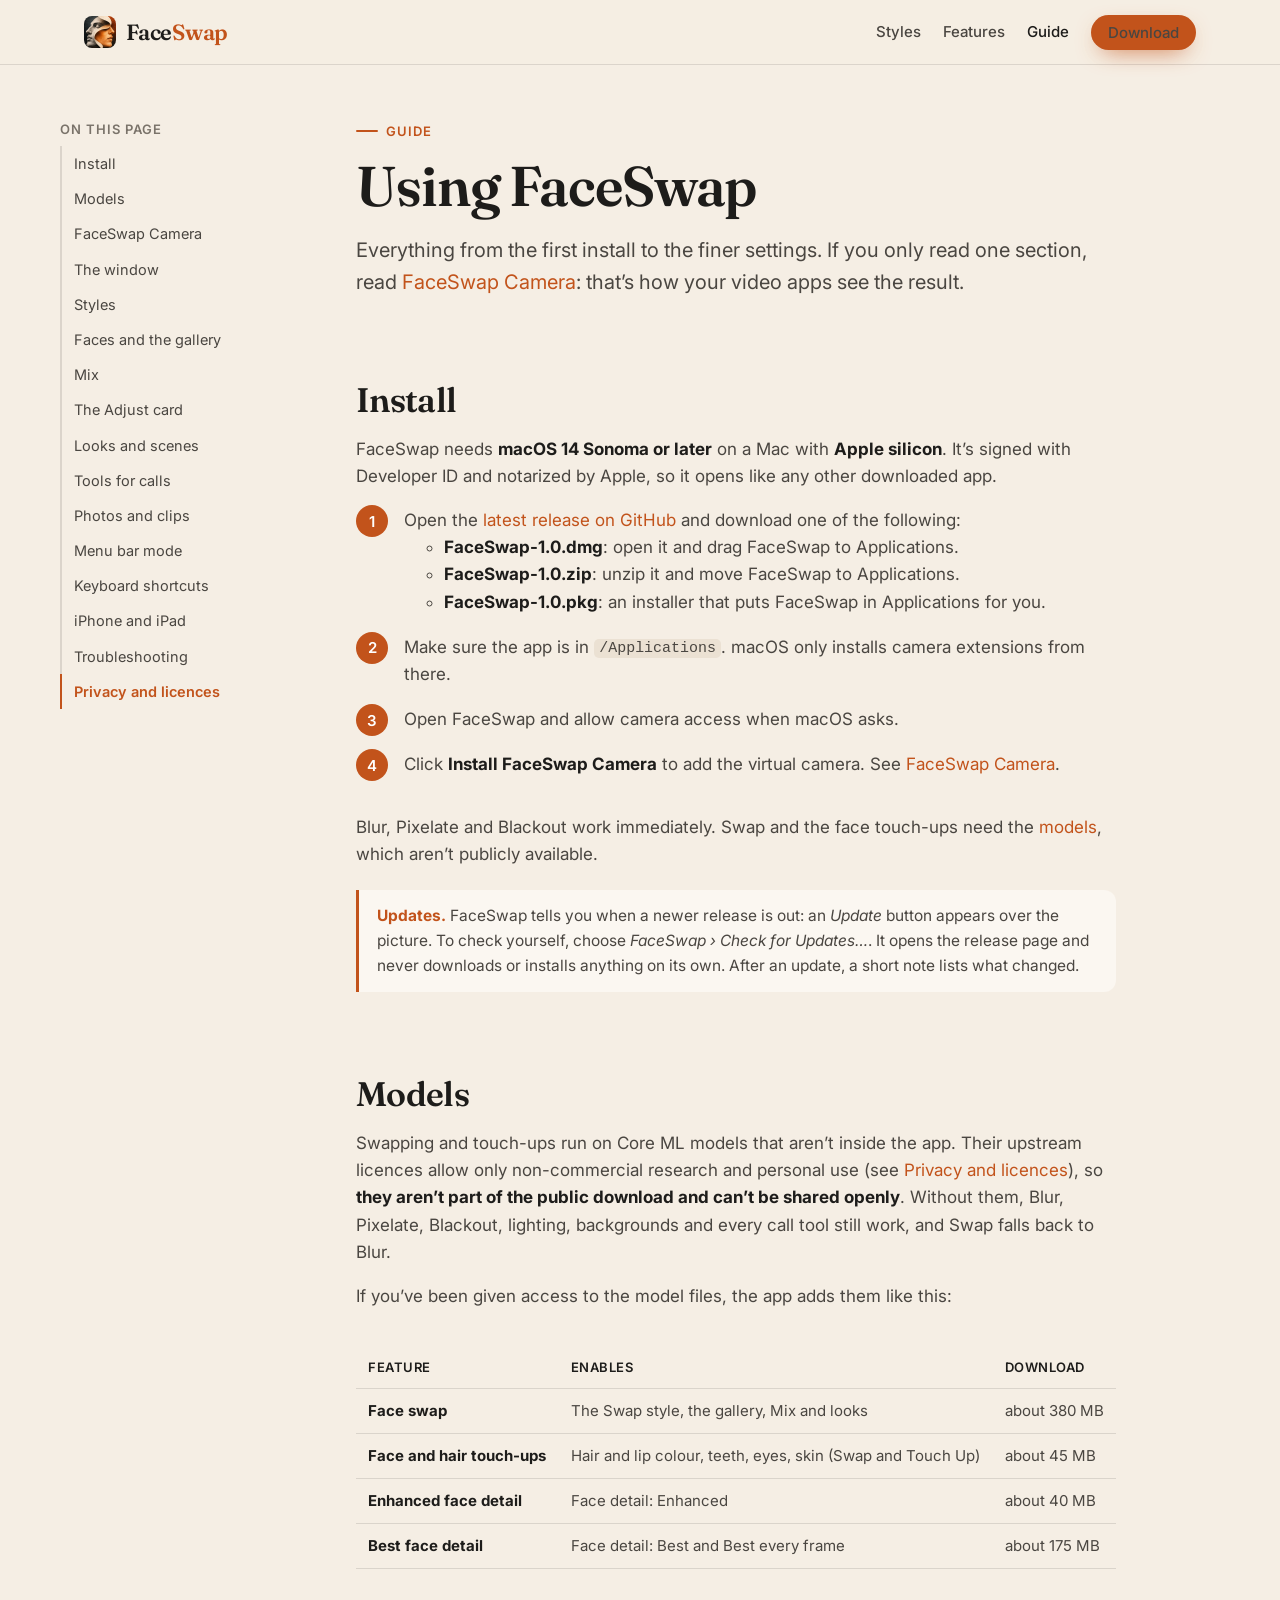
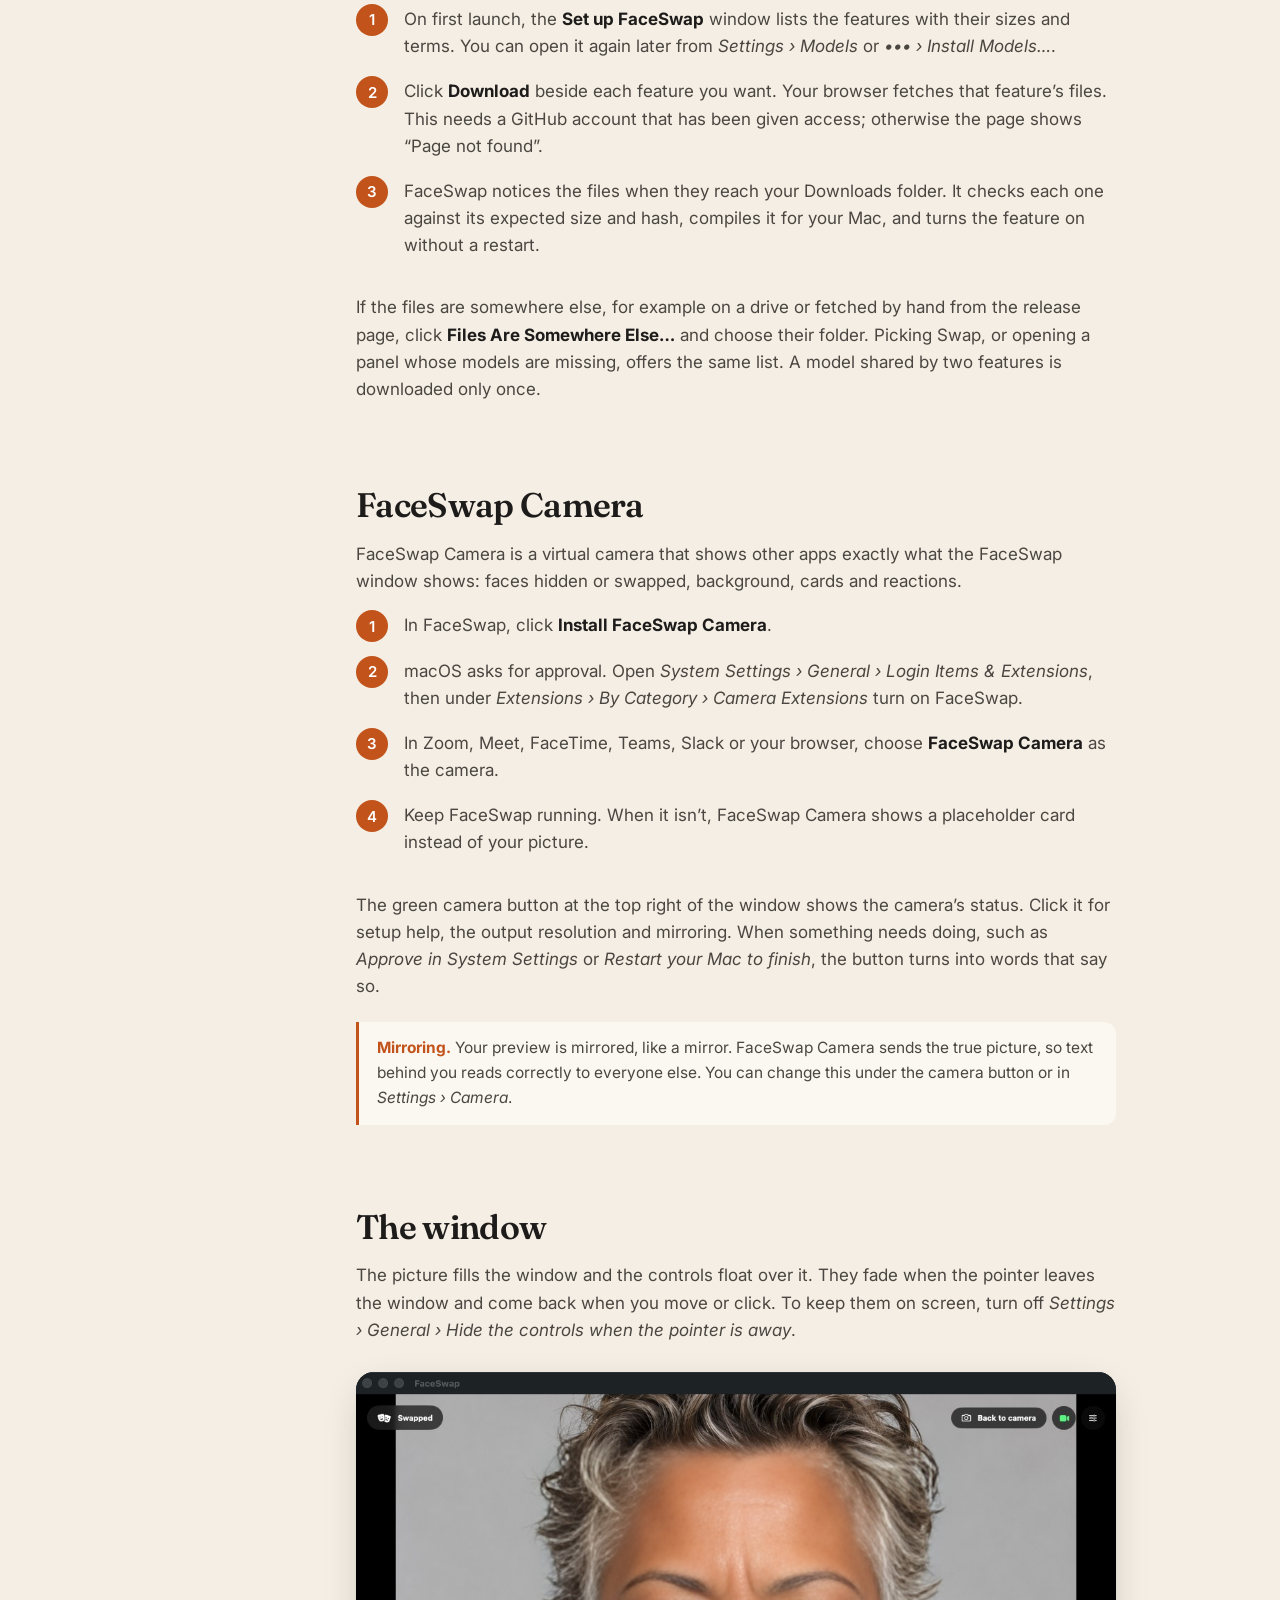
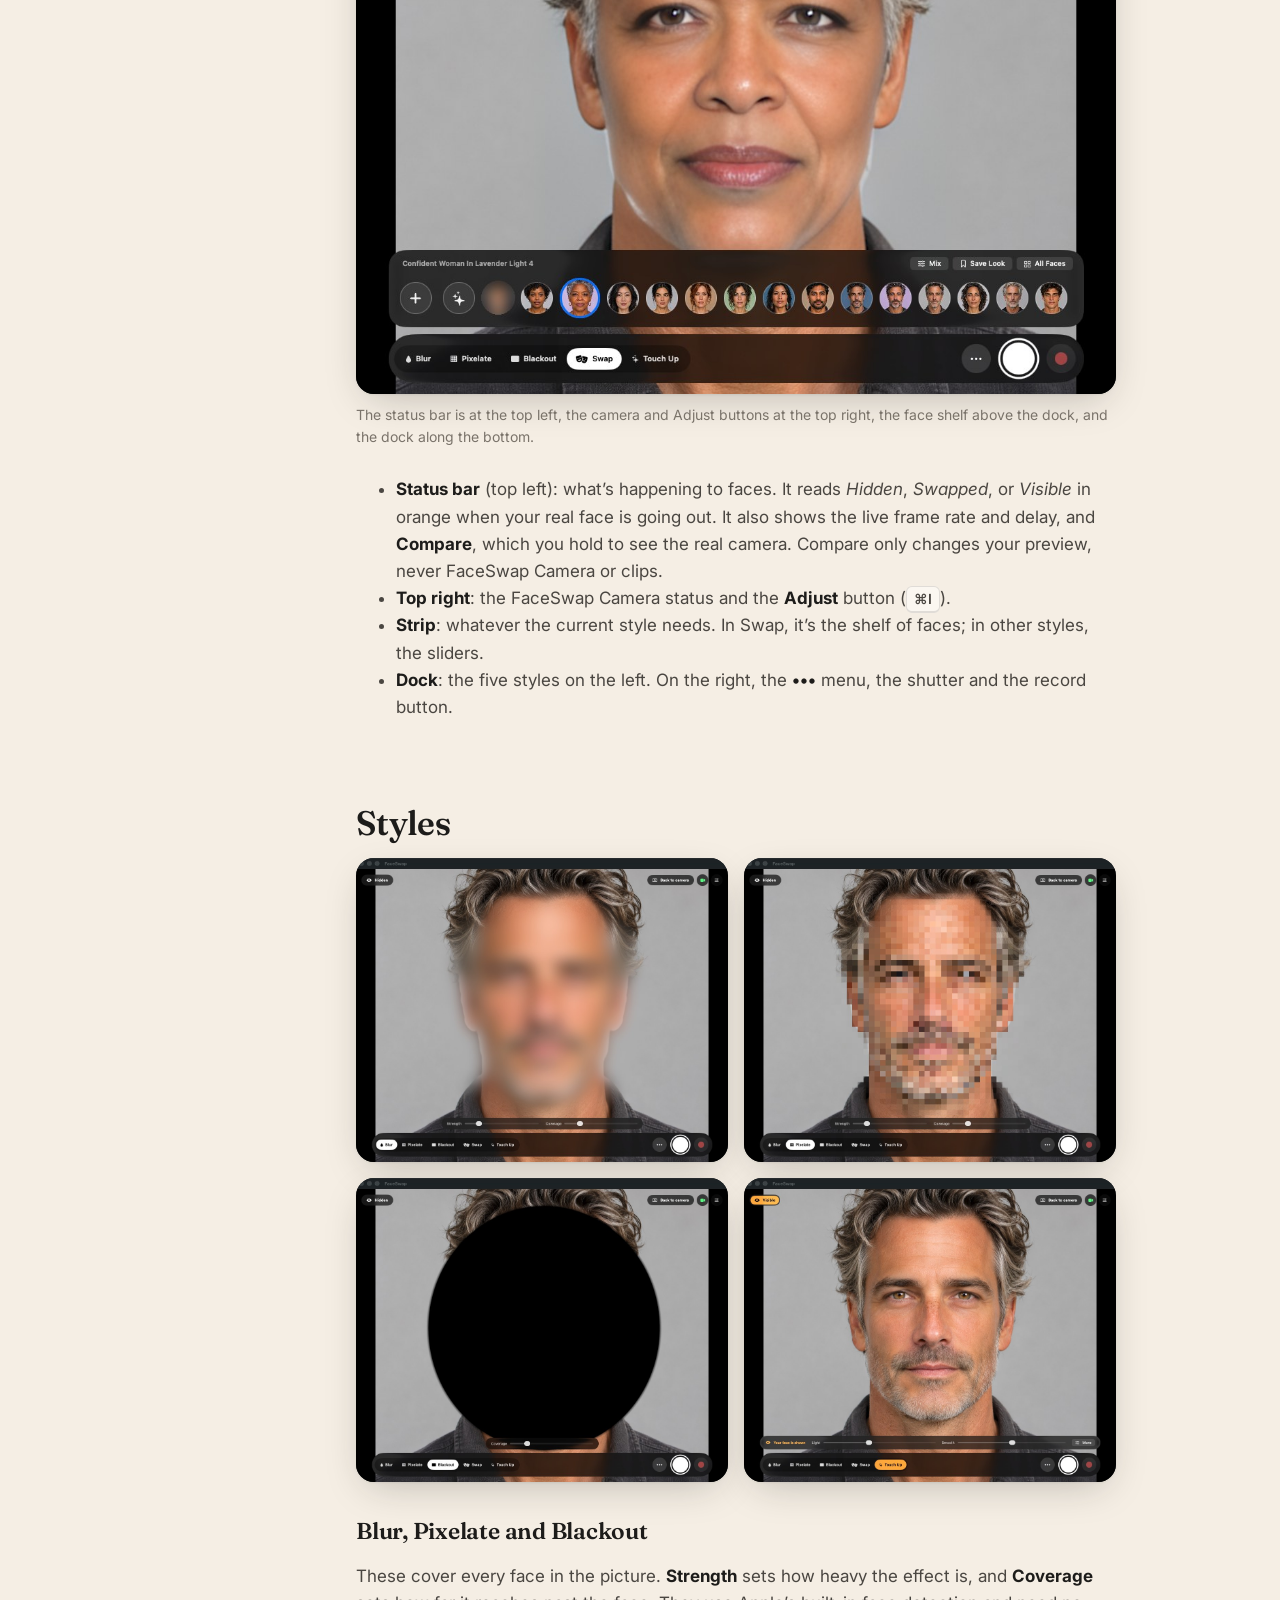
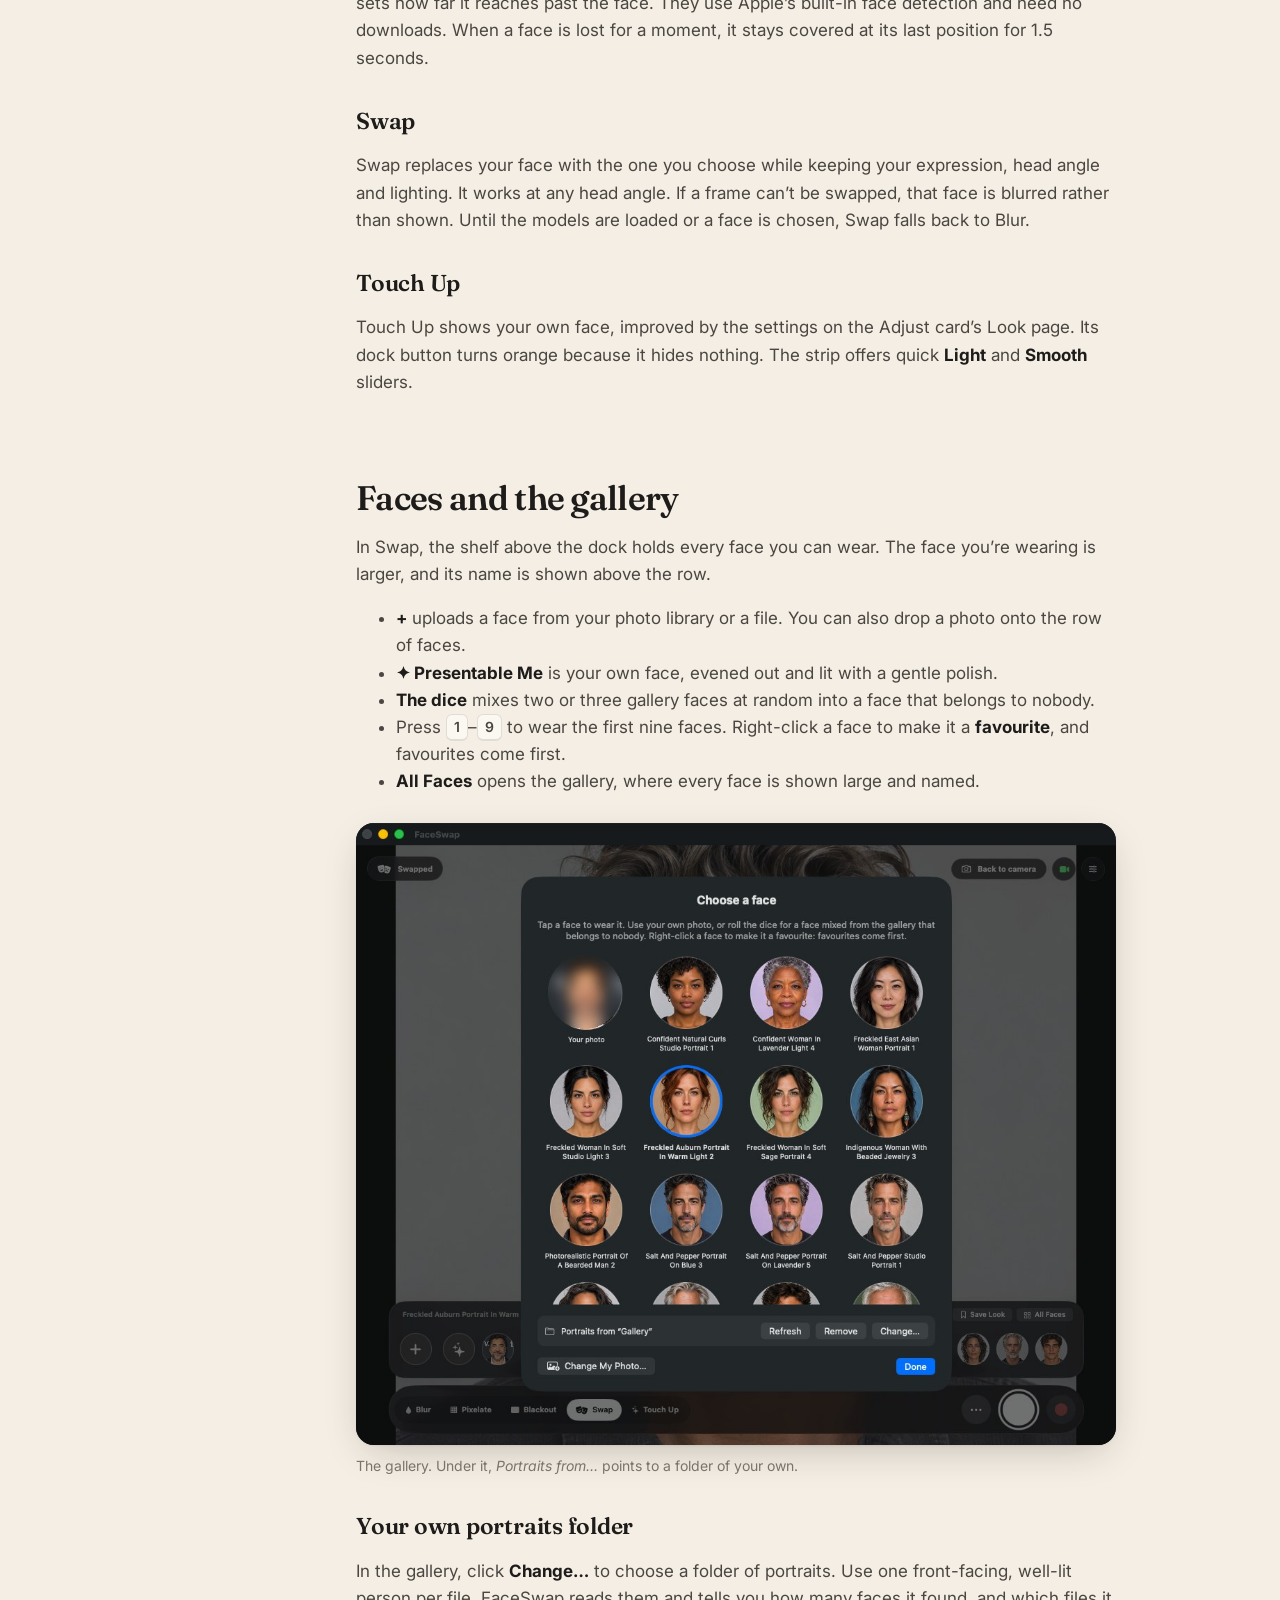
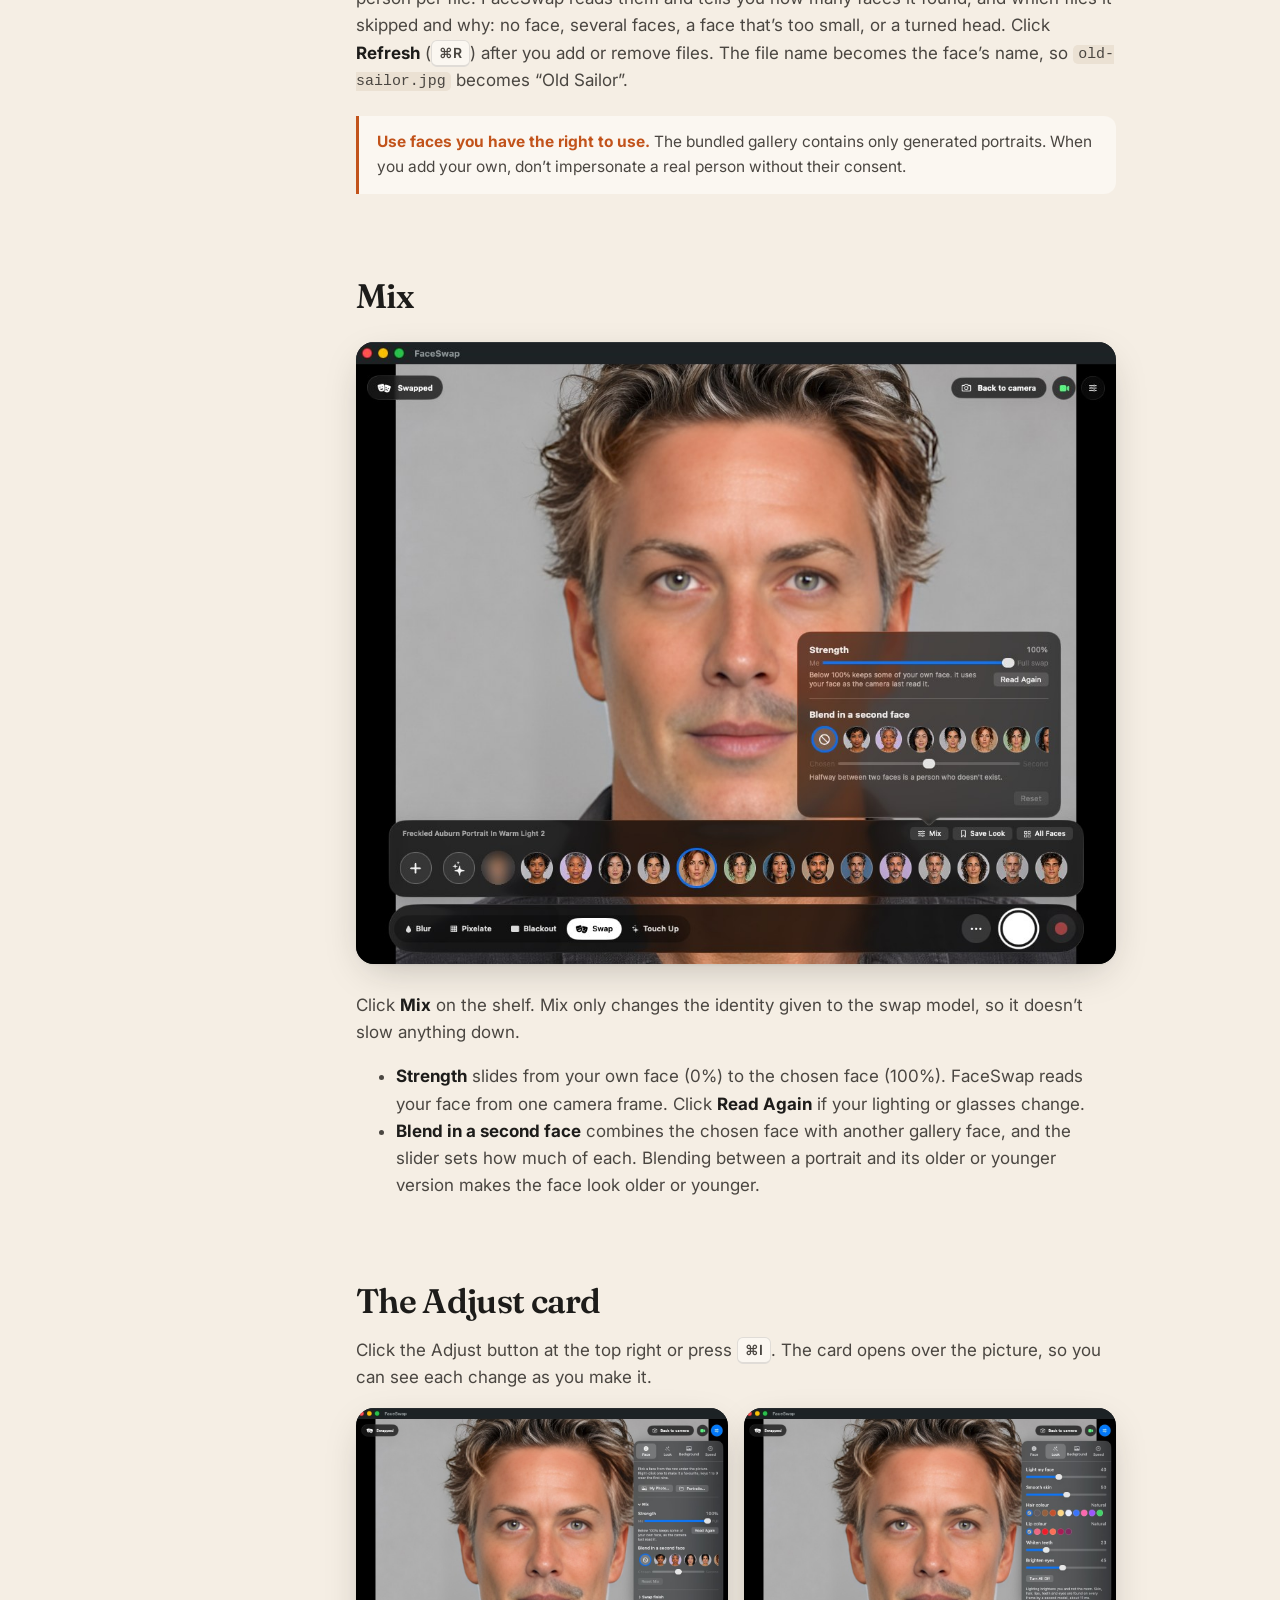
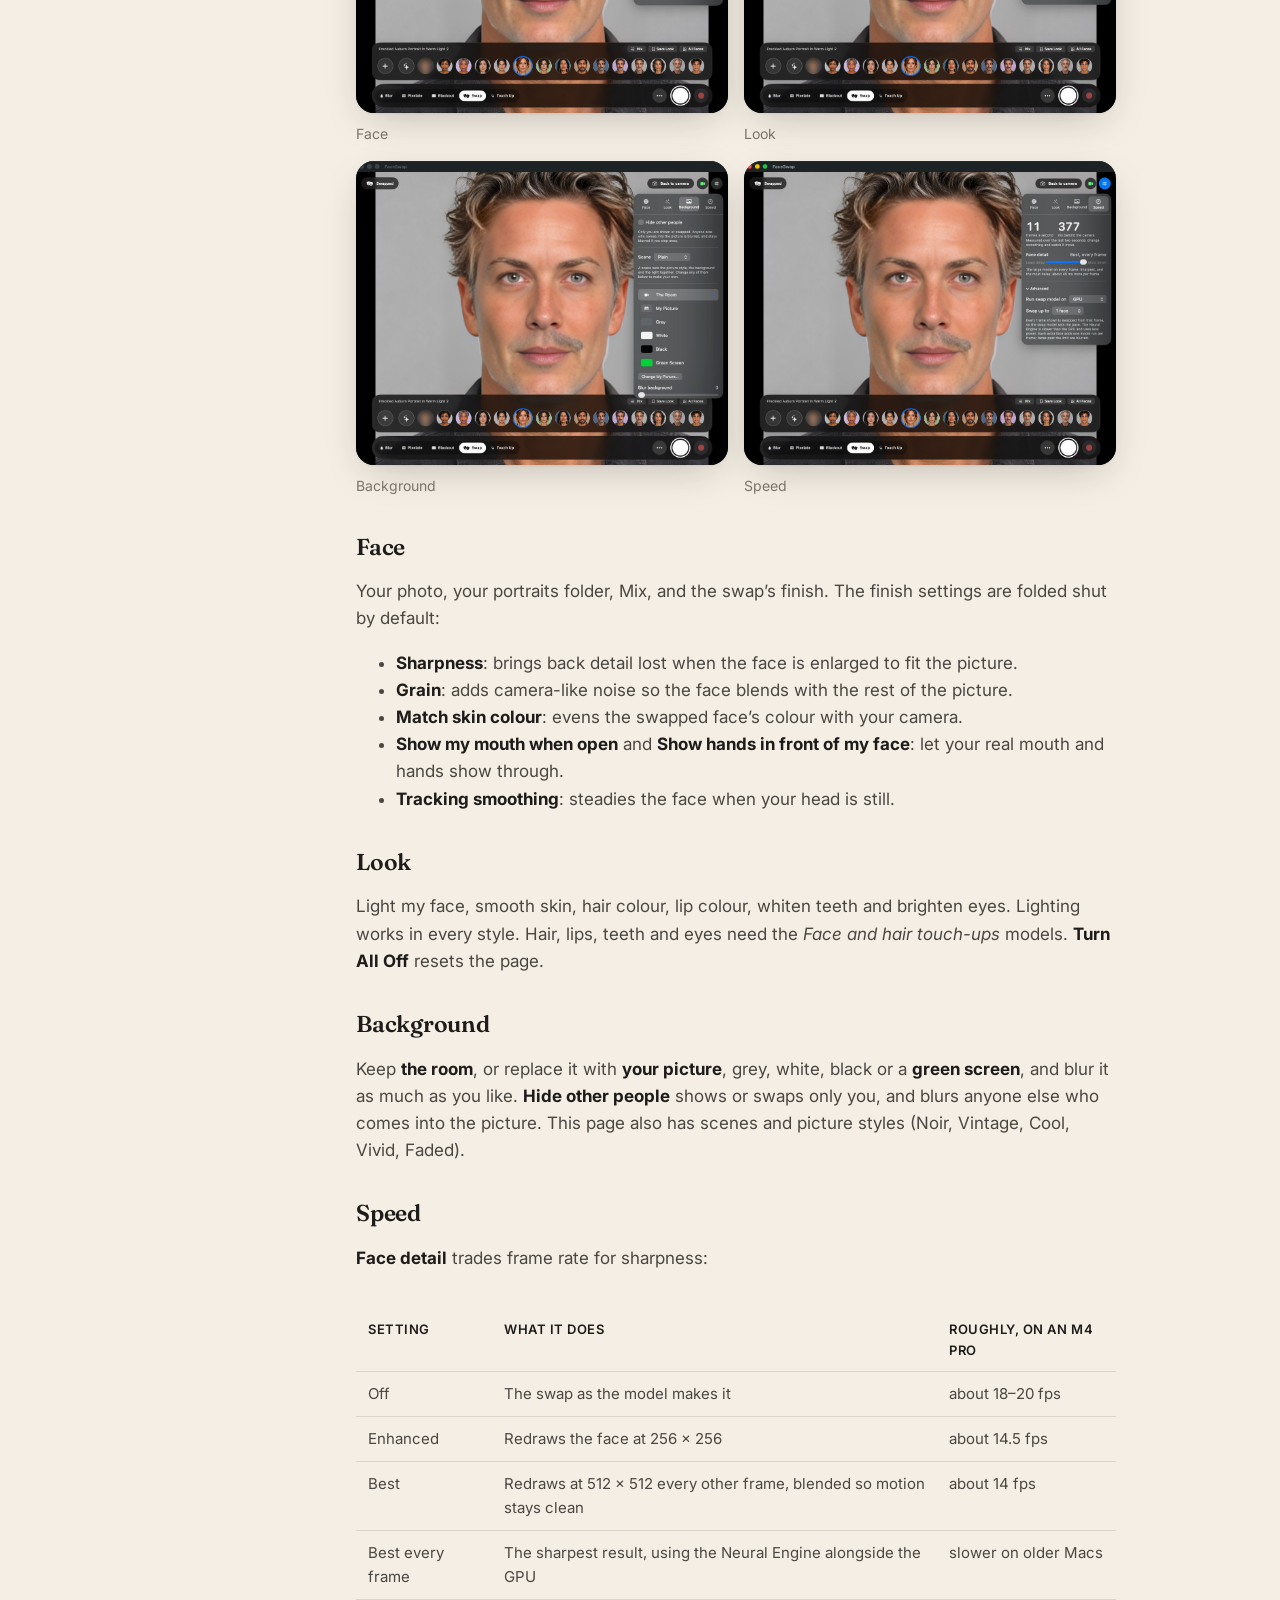
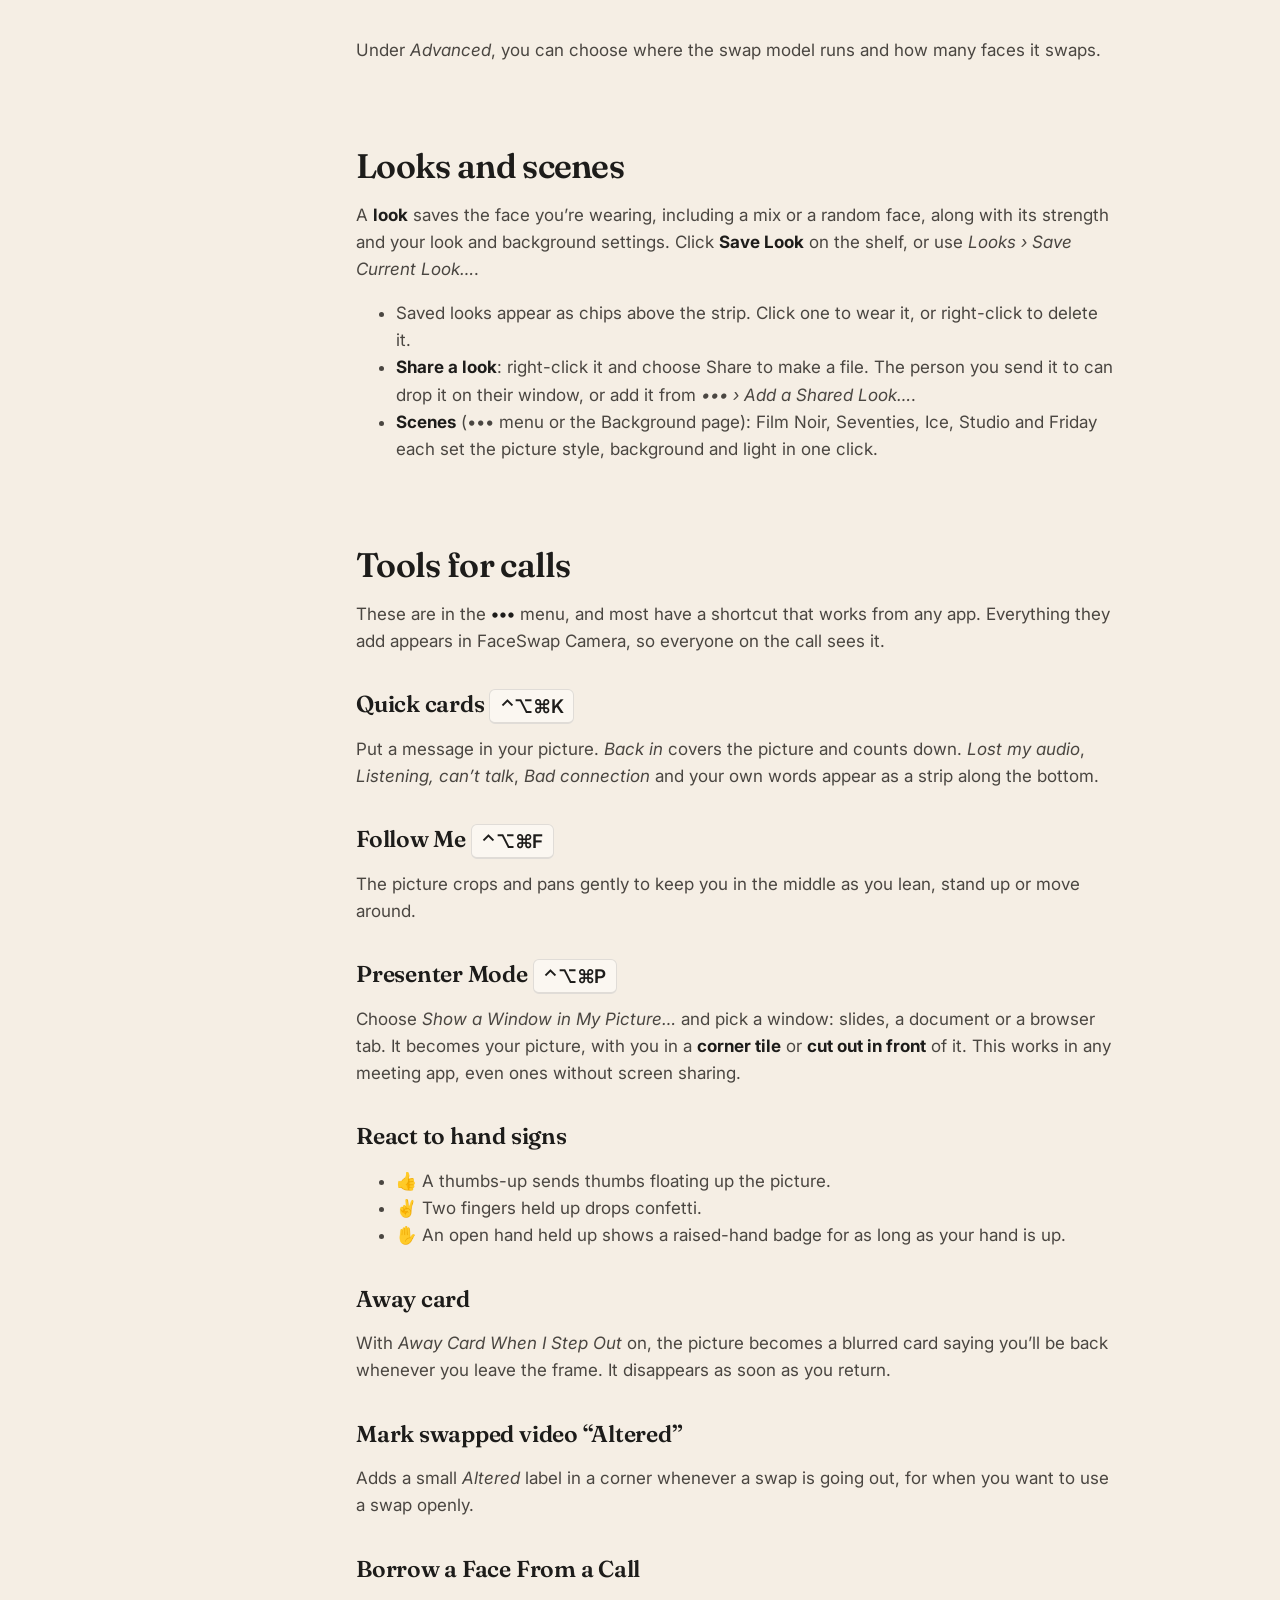
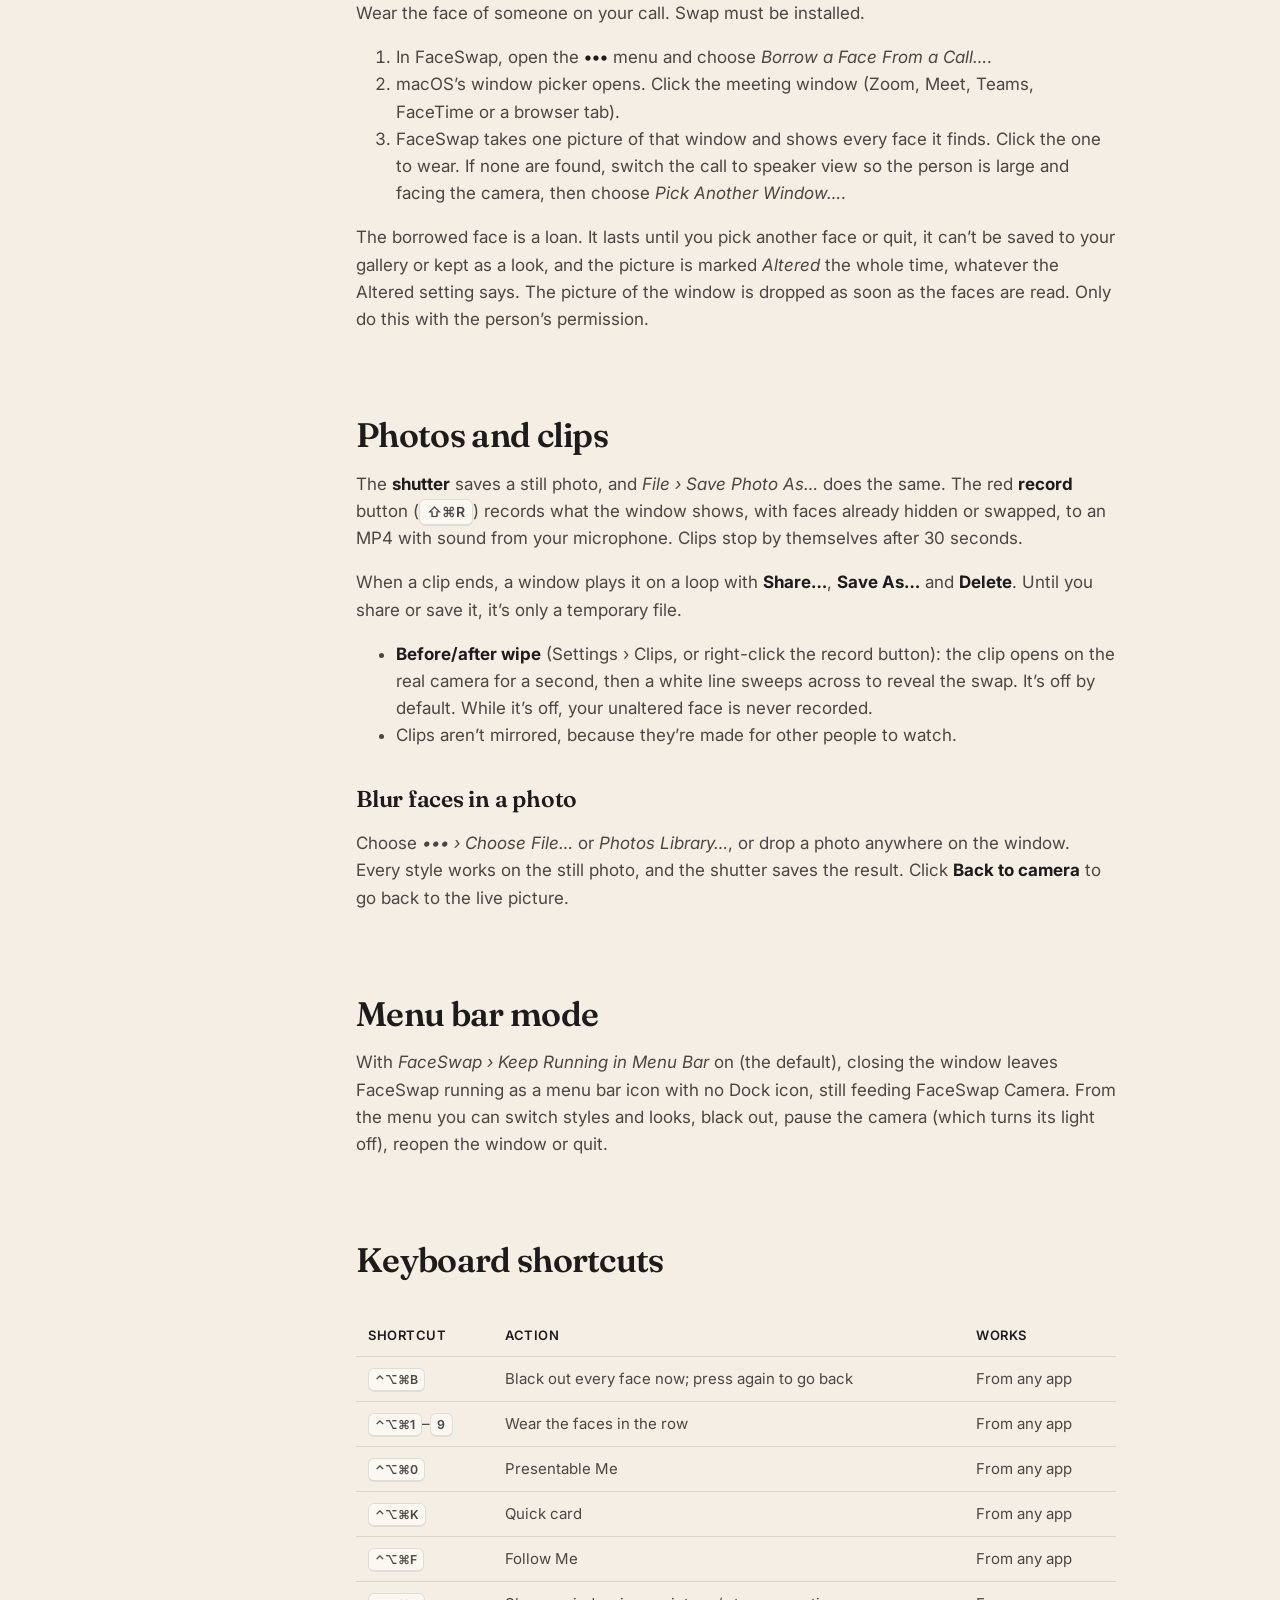
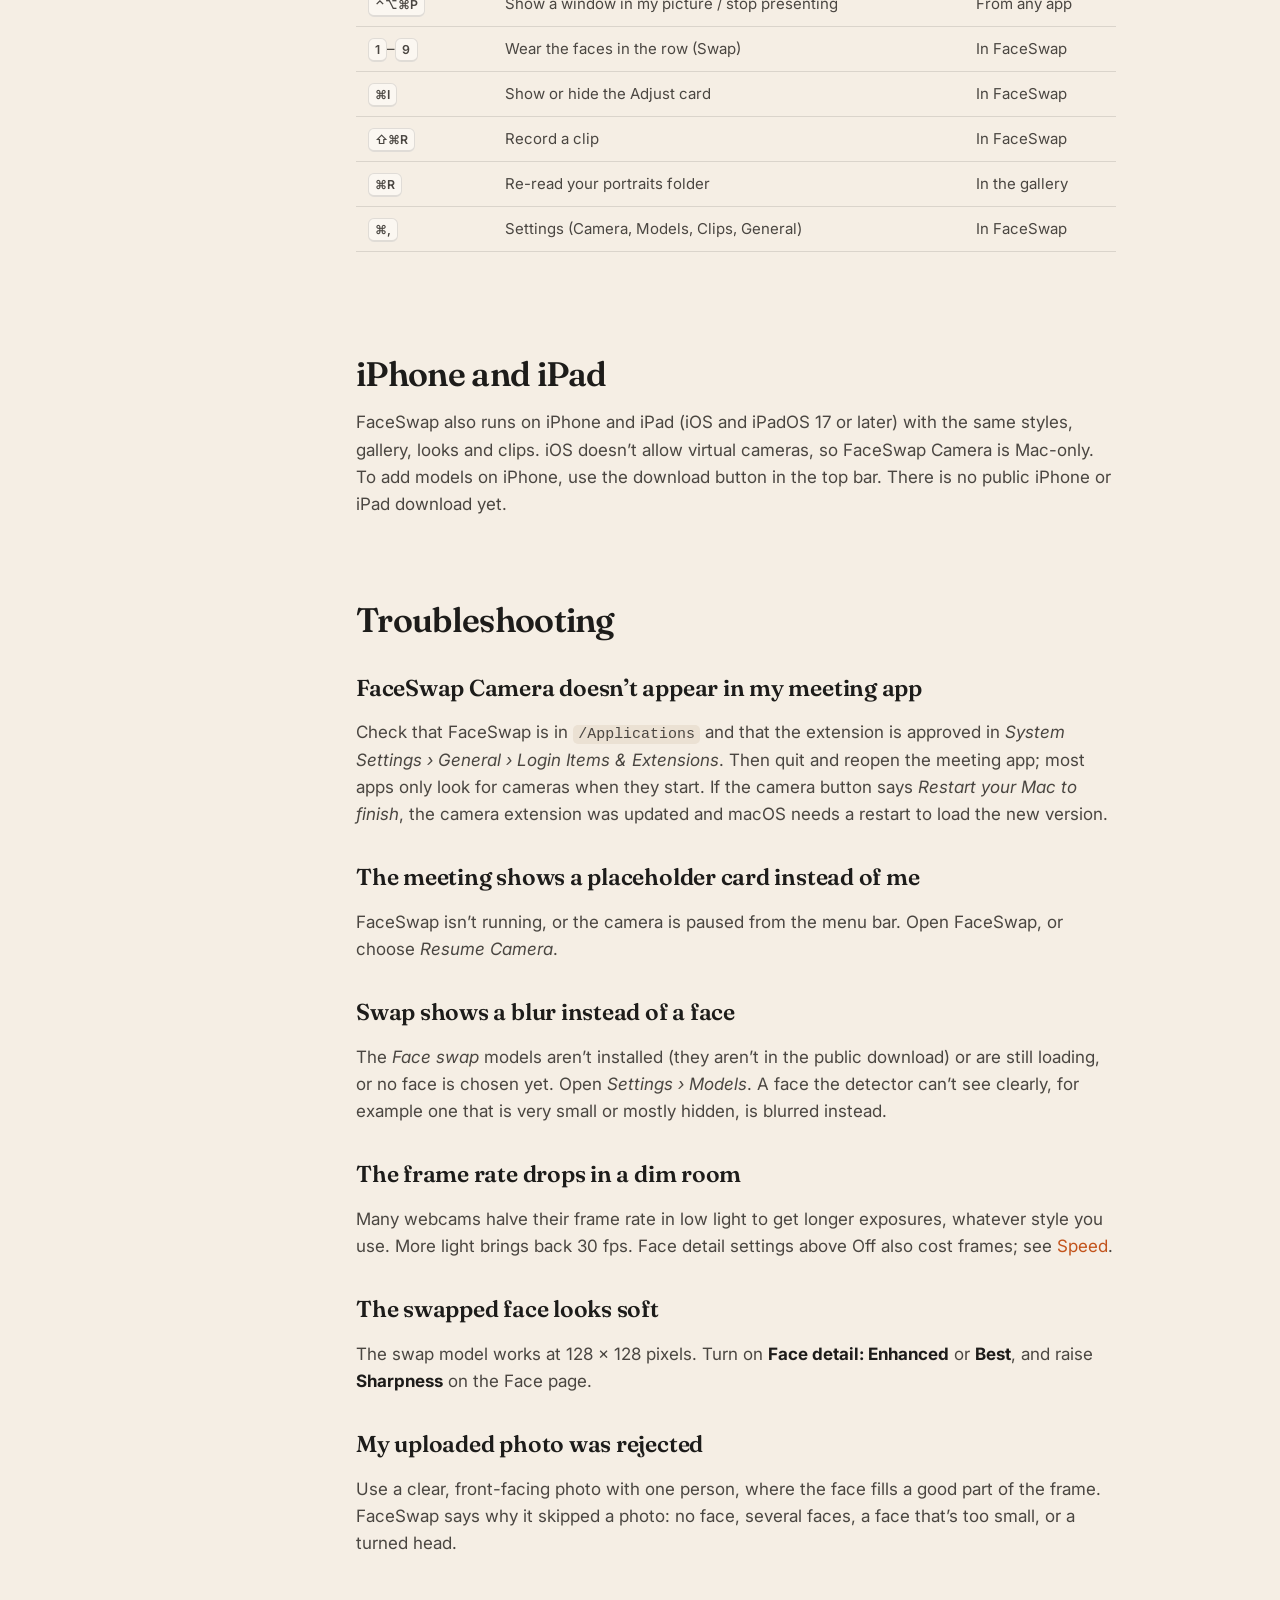
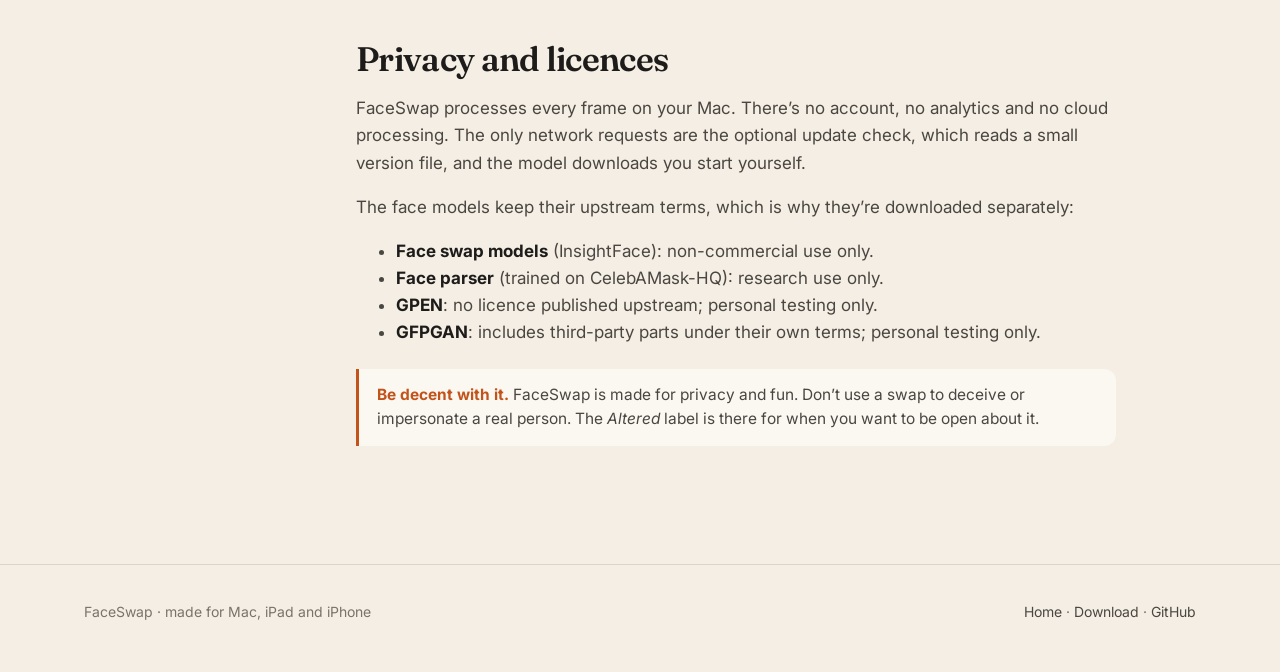
==== commit 13a04271: "Add the Borrow a face section and guide steps Co-Authored-By: Claude Opus 5.5 <noreply@anthropic.com" ====
--- a/docs.html
+++ b/docs.html
@@ -226,8 +226,14 @@
     <p>With <em>Away Card When I Step Out</em> on, the picture becomes a blurred card saying you’ll be back whenever you leave the frame. It disappears as soon as you return.</p>
     <h3>Mark swapped video “Altered”</h3>
     <p>Adds a small <em>Altered</em> label in a corner whenever a swap is going out, for when you want to use a swap openly.</p>
-    <h3>Borrow a Face From a Call</h3>
-    <p>Pick a meeting window, then one of the faces in it, and wear it for the rest of the session. The borrowed face can’t be saved, it lasts until you pick another face or quit, and the picture is marked <em>Altered</em> the whole time. Only do this with the person’s permission.</p>
+    <h3 id="borrow">Borrow a Face From a Call</h3>
+    <p>Wear the face of someone on your call. Swap must be installed.</p>
+    <ol>
+      <li>In FaceSwap, open the <strong>•••</strong> menu and choose <em>Borrow a Face From a Call…</em>.</li>
+      <li>macOS’s window picker opens. Click the meeting window (Zoom, Meet, Teams, FaceTime or a browser tab).</li>
+      <li>FaceSwap takes one picture of that window and shows every face it finds. Click the one to wear. If none are found, switch the call to speaker view so the person is large and facing the camera, then choose <em>Pick Another Window…</em>.</li>
+    </ol>
+    <p>The borrowed face is a loan. It lasts until you pick another face or quit, it can’t be saved to your gallery or kept as a look, and the picture is marked <em>Altered</em> the whole time, whatever the Altered setting says. The picture of the window is dropped as soon as the faces are read. Only do this with the person’s permission.</p>
 
     <!-- Clips -->
     <h2 id="clips">Photos and clips</h2>
--- a/style.css
+++ b/style.css
@@ -264,3 +264,77 @@
 .table-wrap { overflow-x: auto; }
 .two-shots { display: grid; grid-template-columns: 1fr 1fr; gap: 16px; }
 @media (max-width: 600px) { .two-shots { grid-template-columns: 1fr; } }
+
+/* Borrow a face: a walkthrough over a call window */
+.borrow { display: grid; grid-template-columns: 360px 1fr; gap: 48px; align-items: center; }
+@media (max-width: 920px) { .borrow { grid-template-columns: 1fr; gap: 28px; } .borrow-stage { order: -1; } }
+.borrow-steps { list-style: none; margin: 0; padding: 0; display: grid; gap: 8px; }
+.borrow-steps button {
+  display: flex; gap: 14px; align-items: flex-start; width: 100%; text-align: left; cursor: pointer;
+  font: 400 15px/1.5 var(--sans); color: var(--ink-2); background: none; border: 1px solid transparent;
+  border-radius: 14px; padding: 14px 16px; transition: background .25s, border-color .25s;
+}
+.borrow-steps button:hover { background: var(--card); }
+.borrow-steps button[aria-current="step"] { background: var(--card); border-color: var(--line); box-shadow: var(--shadow); }
+.borrow-steps strong { display: block; font: 600 17px/1.3 var(--sans); color: var(--ink); margin-bottom: 3px; }
+.borrow-steps .n {
+  flex: none; width: 30px; height: 30px; border-radius: 50%; display: grid; place-items: center;
+  font: 600 14px/1 var(--sans); color: var(--ink-2); background: var(--paper-2); transition: background .25s, color .25s;
+}
+.borrow-steps button[aria-current="step"] .n { background: var(--rust); color: #fff; }
+
+.borrow-stage { position: relative; }
+.call { border-radius: var(--radius); background: #111316; padding: 14px; box-shadow: 0 30px 70px -24px rgba(0,0,0,.55); border: 1px solid rgba(255,255,255,.06); transition: box-shadow .3s, filter .3s; }
+.call-top { display: flex; align-items: center; gap: 6px; margin: 0 4px 12px; font: 500 12px/1 var(--sans); color: #8e877d; }
+.call-top i { width: 11px; height: 11px; border-radius: 50%; background: #3a3d42; }
+.call-top span { margin-left: 10px; color: #c9c1b6; }
+.call-top b { margin-left: auto; font-weight: 500; font-variant-numeric: tabular-nums; }
+.call-grid { display: grid; grid-template-columns: 1fr 1fr; gap: 8px; }
+.call-tile { position: relative; aspect-ratio: 4/3; border-radius: 10px; overflow: hidden; background: #2a2d31; }
+.call-tile img { position: absolute; inset: 0; width: 100%; height: 100%; object-fit: cover; transition: opacity .6s; }
+.call-tile b { position: absolute; left: 8px; bottom: 8px; font: 600 11px/1 var(--sans); color: #fff; background: rgba(0,0,0,.55); padding: 5px 8px; border-radius: 6px; }
+.call-tile.you { outline: 2px solid transparent; outline-offset: -2px; transition: outline-color .4s; }
+.call-tile .after { opacity: 0; }
+/* The app puts the mark in the corner of the centre square of the picture */
+.call-tile .altered { position: absolute; top: 3%; left: calc(12.5% + 2.5%); font: 500 11px/1 var(--sans); font-style: normal; color: #fff; background: rgba(0,0,0,.55); padding: 4px 6px; border-radius: 3px; opacity: 0; transition: opacity .4s .3s; }
+.call-bar { display: flex; justify-content: center; gap: 6px; margin-top: 12px; flex-wrap: wrap; }
+.call-bar span { font: 500 11px/1 var(--sans); color: #c9c1b6; background: #24272b; padding: 7px 10px; border-radius: 999px; }
+.call-bar .leave { background: #b3261e; color: #fff; }
+
+/* Overlays, one per step */
+.b-menu, .b-pick, .b-sheet, .b-cursor { position: absolute; opacity: 0; pointer-events: none; transition: opacity .35s, transform .35s; }
+.b-menu { top: -14px; right: -14px; width: 270px; transform: translateY(-6px); }
+.b-more { margin-left: auto; width: 46px; height: 32px; border-radius: 999px; display: grid; place-items: center; background: rgba(40,40,44,.92); color: #fff; font: 600 12px/1 var(--sans); letter-spacing: .1em; box-shadow: 0 6px 20px rgba(0,0,0,.35); }
+.b-menu ul { list-style: none; margin: 8px 0 0; padding: 6px; border-radius: 10px; background: rgba(246,244,241,.97); box-shadow: 0 18px 40px -10px rgba(0,0,0,.5); border: 1px solid rgba(0,0,0,.08); }
+.b-menu li { font: 400 13px/1 var(--sans); color: #1d1c1a; padding: 8px 10px; border-radius: 6px; white-space: nowrap; }
+.b-menu li.hi { background: #0a64d8; color: #fff; }
+.b-pick { inset: -6px; border-radius: calc(var(--radius) + 6px); box-shadow: 0 0 0 4px #0a64d8, 0 0 40px 6px rgba(10,100,216,.35); display: grid; place-items: center; transform: scale(1.01); }
+.b-pick span { font: 600 14px/1 var(--sans); color: #fff; background: #0a64d8; padding: 12px 18px; border-radius: 999px; box-shadow: 0 10px 30px rgba(0,0,0,.4); }
+.b-sheet { left: 50%; top: 50%; width: min(360px, 86%); transform: translate(-50%, -46%); background: rgba(246,244,241,.98); border-radius: 14px; padding: 20px 20px 16px; text-align: center; box-shadow: 0 30px 70px -14px rgba(0,0,0,.6); }
+.b-sheet strong { display: block; font: 700 17px/1.2 var(--sans); color: #1d1c1a; }
+.b-sheet small { display: block; font: 400 13px/1.4 var(--sans); color: #6b655d; margin-top: 4px; }
+.b-sheet small.fine { font-size: 11px; margin-top: 12px; }
+.b-faces { display: grid; grid-template-columns: repeat(4, 1fr); gap: 10px; margin-top: 14px; }
+.b-faces img { width: 100%; aspect-ratio: 1; object-fit: cover; border-radius: 10px; }
+.b-faces img.pick { box-shadow: 0 0 0 3px #0a64d8; }
+.b-cursor { width: 26px; height: 26px; left: 0; top: 0; transition: opacity .3s, left .6s ease, top .6s ease; }
+
+.borrow[data-step="1"] .b-menu { opacity: 1; transform: none; }
+.borrow[data-step="1"] .b-cursor { opacity: 1; left: calc(100% - 120px); top: 132px; }
+.borrow[data-step="2"] .b-pick { opacity: 1; transform: none; }
+.borrow[data-step="2"] .b-cursor { opacity: 1; left: 58%; top: 56%; }
+.borrow[data-step="3"] .call { filter: brightness(.55); }
+.borrow[data-step="3"] .b-sheet { opacity: 1; transform: translate(-50%, -50%); }
+.borrow[data-step="3"] .b-cursor { opacity: 1; left: calc(50% - 30px); top: calc(50% + 10px); }
+.borrow[data-step="4"] .call-tile.you { outline-color: var(--rust); }
+.borrow[data-step="4"] .call-tile .after, .borrow[data-step="4"] .call-tile .altered { opacity: 1; }
+.borrow[data-step="4"] .call-tile .before { opacity: 0; }
+.borrow[data-step="4"] .call-tile.lender { box-shadow: inset 0 0 0 2px rgba(255,255,255,.25); }
+@media (prefers-reduced-motion: reduce) { .b-menu, .b-pick, .b-sheet, .b-cursor, .call-tile img, .borrow-steps button { transition: none; } }
+@media (max-width: 600px) { .b-menu { right: -4px; width: 236px; } .call-bar span:nth-child(3) { display: none; } }
+
+.borrow-notes { list-style: none; padding: 0; margin: 56px 0 0; display: grid; grid-template-columns: repeat(3, 1fr); gap: 28px; }
+.borrow-notes li { font-size: 15px; line-height: 1.55; color: var(--ink-2); border-top: 2px solid var(--rust); padding-top: 14px; }
+.borrow-notes strong { display: block; font: 600 17px/1.3 var(--sans); color: var(--ink); margin-bottom: 4px; }
+@media (max-width: 760px) { .borrow-notes { grid-template-columns: 1fr; gap: 20px; margin-top: 40px; } }
+.borrow-req { margin: 28px 0 0; font-size: 14px; color: var(--ink-3); }
